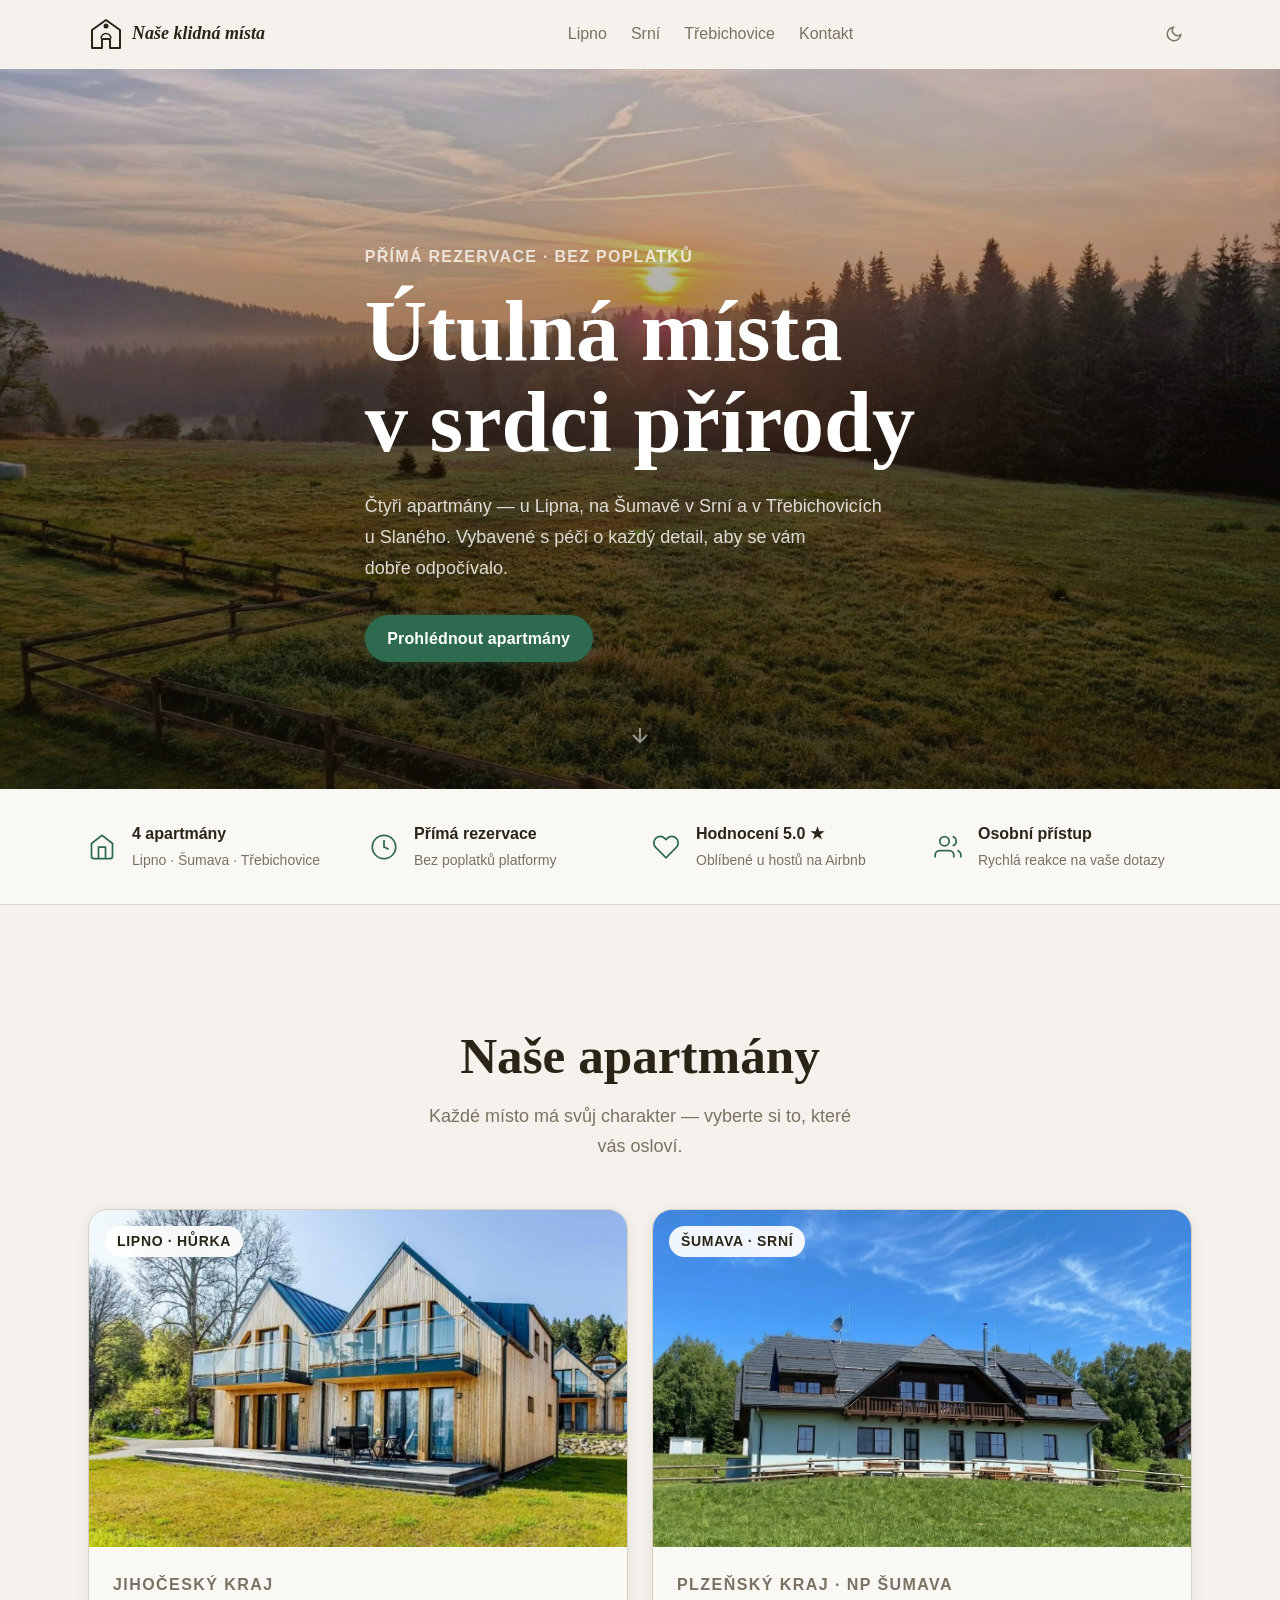
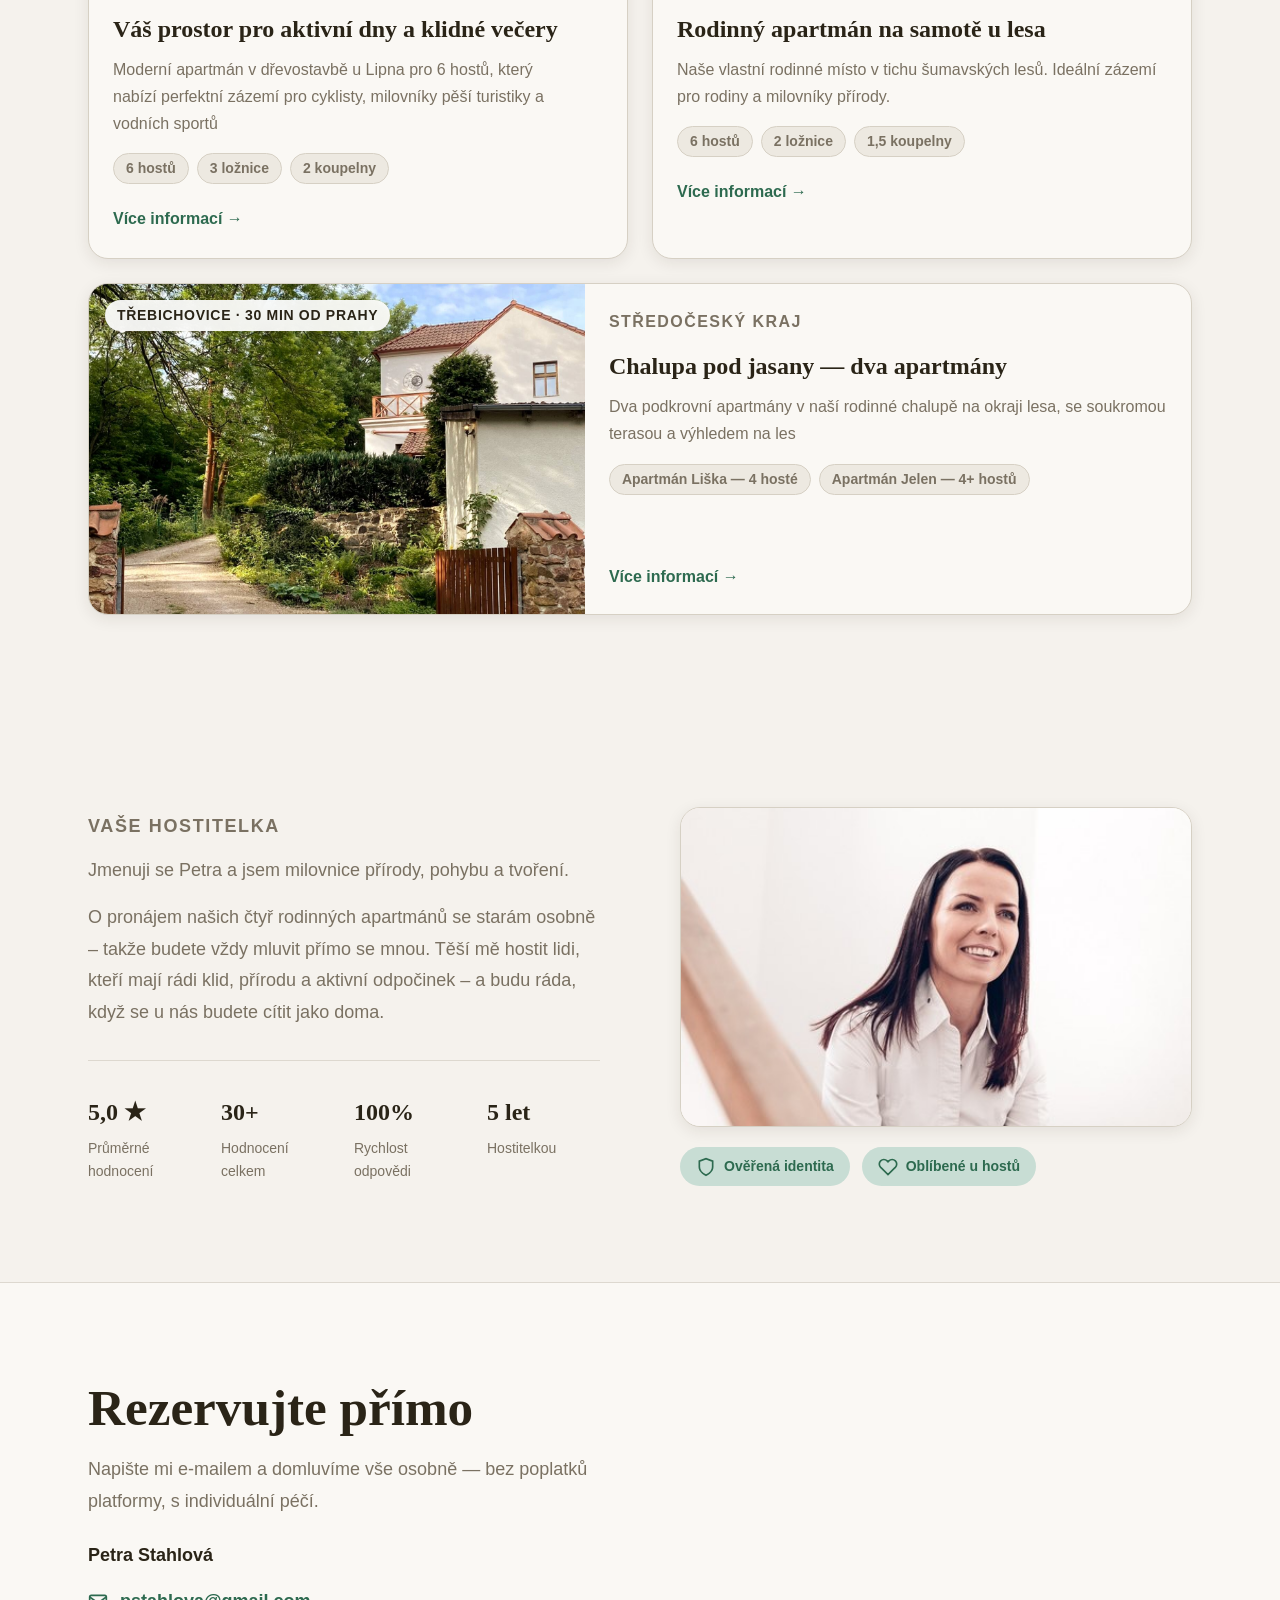
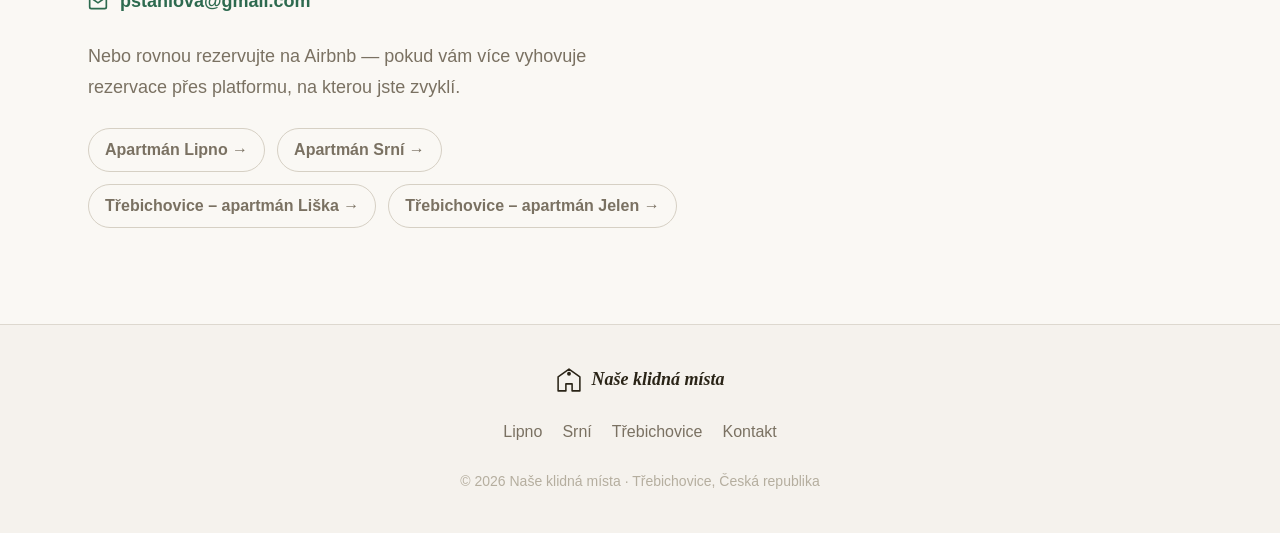
==== index.html @ 8abaeeec "Oprava mapy" ====
<!DOCTYPE html>
<html lang="cs" data-theme="light">
<head>
  <meta charset="UTF-8" />
  <meta name="viewport" content="width=device-width, initial-scale=1.0" />
  <title>Naše klidná místa</title>
  <meta name="description" content="Čtyři útulné apartmány v srdci české přírody — Lipno, Šumava a Třebichovice. Přímá rezervace bez poplatků." />
  <meta property="og:title" content="Naše klidná místa" />
  <meta property="og:description" content="Útulné apartmány na Lipně, Šumavě a u Prahy. Přímá rezervace." />
  <meta property="og:image" content="images/hero_photo.jpg" />
  <link href="https://api.fontshare.com/v2/css?f[]=zodiak@400,500,700&f[]=satoshi@400,500,700&display=swap" rel="stylesheet" />
  <link rel="stylesheet" href="style.css" />
</head>
<body>

  <!-- HEADER -->
  <header class="header" id="header">
    <div class="header-inner">
      <a href="index.html" class="logo" aria-label="Domů">
        <svg width="36" height="36" viewBox="0 0 36 36" fill="none" aria-hidden="true">
          <path d="M18 4L4 14v18h10v-9h8v9h10V14L18 4z" stroke="currentColor" stroke-width="2" stroke-linejoin="round" fill="none"/>
          <circle cx="18" cy="10" r="2.5" fill="currentColor"/>
          <path d="M13 22.5c0-2.76 2.24-5 5-5s5 2.24 5 5" stroke="currentColor" stroke-width="1.5" fill="none"/>
        </svg>
        <span class="logo-text">Naše klidná místa</span>
      </a>
      <nav class="nav" aria-label="Hlavní navigace">
        <a href="lipno.html">Lipno</a>
        <a href="srni.html">Srní</a>
        <a href="trebichovice.html">Třebichovice</a>
        <a href="#kontakt">Kontakt</a>
      </nav>
      <div class="header-actions">
        <button class="theme-toggle" data-theme-toggle aria-label="Přepnout tmavý režim">
          <svg width="18" height="18" viewBox="0 0 24 24" fill="none" stroke="currentColor" stroke-width="2"><path d="M21 12.79A9 9 0 1 1 11.21 3 7 7 0 0 0 21 12.79z"/></svg>
        </button>
        <button class="nav-toggle" id="navToggle" aria-label="Otevřít menu">
          <span></span><span></span><span></span>
        </button>
      </div>
    </div>
  </header>

  <!-- HERO -->
  <section class="hero">
    <div class="hero-image">
      <img src="images/hero_photo.jpg" alt="Ranní východ slunce nad šumavskou loukou s mlhou a lesy" />
      <div class="hero-overlay"></div>
    </div>
    <div class="hero-content">
      <p class="hero-eyebrow">Přímá rezervace · bez poplatků</p>
      <h1 class="hero-heading">Útulná místa<br>v srdci přírody</h1>
      <p class="hero-sub">Čtyři apartmány — u Lipna, na Šumavě v Srní a v Třebichovicích u Slaného. Vybavené s péčí o každý detail, aby se vám dobře odpočívalo.</p>
      <a href="#apartmany" class="btn btn-primary">Prohlédnout apartmány</a>
    </div>
    <div class="hero-scroll-hint" aria-hidden="true">
      <svg width="24" height="24" viewBox="0 0 24 24" fill="none" stroke="currentColor" stroke-width="2"><path d="M12 5v14M5 12l7 7 7-7"/></svg>
    </div>
  </section>

  <!-- INTRO STRIP -->
  <section class="intro-strip">
    <div class="container">
      <div class="intro-items">
        <div class="intro-item">
          <svg width="28" height="28" viewBox="0 0 24 24" fill="none" stroke="currentColor" stroke-width="1.5"><path d="M3 9l9-7 9 7v11a2 2 0 01-2 2H5a2 2 0 01-2-2z"/><polyline points="9 22 9 12 15 12 15 22"/></svg>
          <div><strong>4 apartmány</strong><span>Lipno · Šumava · Třebichovice</span></div>
        </div>
        <div class="intro-item">
          <svg width="28" height="28" viewBox="0 0 24 24" fill="none" stroke="currentColor" stroke-width="1.5"><circle cx="12" cy="12" r="10"/><polyline points="12 6 12 12 16 14"/></svg>
          <div><strong>Přímá rezervace</strong><span>Bez poplatků platformy</span></div>
        </div>
        <div class="intro-item">
          <svg width="28" height="28" viewBox="0 0 24 24" fill="none" stroke="currentColor" stroke-width="1.5"><path d="M20.84 4.61a5.5 5.5 0 00-7.78 0L12 5.67l-1.06-1.06a5.5 5.5 0 00-7.78 7.78l1.06 1.06L12 21.23l7.78-7.78 1.06-1.06a5.5 5.5 0 000-7.78z"/></svg>
          <div><strong>Hodnocení 5.0 ★</strong><span>Oblíbené u hostů na Airbnb</span></div>
        </div>
        <div class="intro-item">
          <svg width="28" height="28" viewBox="0 0 24 24" fill="none" stroke="currentColor" stroke-width="1.5"><path d="M17 21v-2a4 4 0 00-4-4H5a4 4 0 00-4 4v2"/><circle cx="9" cy="7" r="4"/><path d="M23 21v-2a4 4 0 00-3-3.87"/><path d="M16 3.13a4 4 0 010 7.75"/></svg>
          <div><strong>Osobní přístup</strong><span>Rychlá reakce na vaše dotazy</span></div>
        </div>
      </div>
    </div>
  </section>

  <!-- APARTMENTS OVERVIEW -->
  <section id="apartmany" class="overview-section">
    <div class="container">
      <div class="section-header">
        <h2>Naše apartmány</h2>
        <p>Každé místo má svůj charakter — vyberte si to, které vás osloví.</p>
      </div>
      <div class="overview-grid">

        <!-- LIPNO -->
        <a href="lipno.html" class="overview-card">
          <div class="overview-card-image">
            <img src="images/lipno/lipno_01.jpg" alt="Apartmán pro cyklisty na Lipně" loading="lazy" />
            <div class="overview-card-region">Lipno · Hůrka</div>
          </div>
          <div class="overview-card-body">
            <p class="overview-card-area">Jihočeský kraj</p>
            <h3>Váš prostor pro aktivní dny a klidné večery</h3>
            <p>Moderní apartmán v dřevostavbě u Lipna pro 6 hostů, který nabízí perfektní zázemí pro cyklisty, milovníky pěší turistiky a vodních sportů</p>
            <div class="overview-card-meta">
              <span>6 hostů</span>
              <span>3 ložnice</span>
              <span>2 koupelny</span>
            </div>
            <span class="overview-card-link">Více informací →</span>
          </div>
        </a>

        <!-- SRNÍ -->
        <a href="srni.html" class="overview-card">
          <div class="overview-card-image">
            <img src="images/srni_home.jpg" alt="Rodinný apartmán na samotě u lesa – Srní" loading="lazy" />
            <div class="overview-card-region">Šumava · Srní</div>
          </div>
          <div class="overview-card-body">
            <p class="overview-card-area">Plzeňský kraj · NP Šumava</p>
            <h3>Rodinný apartmán na samotě u lesa</h3>
            <p>Naše vlastní rodinné místo v tichu šumavských lesů. Ideální zázemí pro rodiny a milovníky přírody.</p>
            <div class="overview-card-meta">
              <span>6 hostů</span>
              <span>2 ložnice</span>
              <span>1,5 koupelny</span>
            </div>
            <span class="overview-card-link">Více informací →</span>
          </div>
        </a>

        <!-- TŘEBICHOVICE -->
        <a href="trebichovice.html" class="overview-card overview-card-wide">
          <div class="overview-card-image">
            <img src="images/liska/liska_08.jpg" alt="Chalupa pod jasany – Třebichovice" loading="lazy" />
            <div class="overview-card-region">Třebichovice · 30 min od Prahy</div>
          </div>
          <div class="overview-card-body">
            <p class="overview-card-area">Středočeský kraj</p>
            <h3>Chalupa pod jasany — dva apartmány</h3>
            <p>Dva podkrovní apartmány v naší rodinné chalupě na okraji lesa, se soukromou terasou a výhledem na les</p>
            <div class="overview-card-meta">
              <span>Apartmán Liška — 4 hosté</span>
              <span>Apartmán Jelen — 4+ hostů</span>
            </div>
            <span class="overview-card-link">Více informací →</span>
          </div>
        </a>

      </div>
    </div>
  </section>

  <!-- HOST SECTION -->
  <section class="host-section">
    <div class="container">
      <div class="host-grid">
        <div class="host-text">
          <p class="apt-region">Vaše hostitelka</p>
          <p>Jmenuji se Petra a jsem milovnice přírody, pohybu a tvoření.</p>
          <p>O pronájem našich čtyř rodinných apartmánů se starám osobně – takže budete vždy mluvit přímo se mnou. Těší mě hostit lidi, kteří mají rádi klid, přírodu a aktivní odpočinek – a budu ráda, když se u nás budete cítit jako doma.</p>
          <div class="host-stats">
            <div class="host-stat"><strong>5,0 ★</strong><span>Průměrné hodnocení</span></div>
            <div class="host-stat"><strong>30+</strong><span>Hodnocení celkem</span></div>
            <div class="host-stat"><strong>100%</strong><span>Rychlost odpovědi</span></div>
            <div class="host-stat"><strong>5 let</strong><span>Hostitelkou</span></div>
          </div>
        </div>
        <div class="host-image-col">
          <div class="host-photo-card">
            <img src="images/petra.jpg" alt="Hostitelka" loading="lazy">
          </div>
          <div class="host-badges">
            <div class="host-badge">
              <svg width="20" height="20" viewBox="0 0 24 24" fill="none" stroke="currentColor" stroke-width="2"><path d="M12 22s8-4 8-10V5l-8-3-8 3v7c0 6 8 10 8 10z"/></svg>
              Ověřená identita
            </div>
            <div class="host-badge">
              <svg width="20" height="20" viewBox="0 0 24 24" fill="none" stroke="currentColor" stroke-width="2"><path d="M20.84 4.61a5.5 5.5 0 00-7.78 0L12 5.67l-1.06-1.06a5.5 5.5 0 00-7.78 7.78l1.06 1.06L12 21.23l7.78-7.78 1.06-1.06a5.5 5.5 0 000-7.78z"/></svg>
              Oblíbené u hostů
            </div>
          </div>
        </div>
      </div>
    </div>
  </section>

  <!-- KONTAKT -->
  <section id="kontakt" class="contact-section">
    <div class="container">
      <div class="contact-inner">
        <div class="contact-text">
          <h2>Rezervujte přímo</h2>
          <p>Napište mi e-mailem a domluvíme vše osobně — bez poplatků platformy, s individuální péčí.</p>
          <div class="contact-methods">
            <p style="font-weight:600; margin:0 0 4px; font-size: var(--text-base);">Petra Stahlová</p>
            <a href="mailto:pstahlova@gmail.com" class="contact-link">
              <svg width="20" height="20" viewBox="0 0 24 24" fill="none" stroke="currentColor" stroke-width="2"><path d="M4 4h16c1.1 0 2 .9 2 2v12c0 1.1-.9 2-2 2H4c-1.1 0-2-.9-2-2V6c0-1.1.9-2 2-2z"/><polyline points="22,6 12,13 2,6"/></svg>
              pstahlova@gmail.com
            </a>
          </div>
          <p class="contact-note">Nebo rovnou rezervujte na Airbnb — pokud vám více vyhovuje rezervace přes platformu, na kterou jste zvyklí.</p>
          <div class="airbnb-links">
            <a href="https://www.airbnb.cz/h/apartmanprocyklisty" target="_blank" rel="noopener" class="airbnb-link">Apartmán Lipno →</a>
            <a href="https://www.airbnb.cz/h/apartmanulesa" target="_blank" rel="noopener" class="airbnb-link">Apartmán Srní →</a>
            <a href="https://www.airbnb.cz/h/liska" target="_blank" rel="noopener" class="airbnb-link">Třebichovice – apartmán Liška →</a>
            <a href="https://www.airbnb.cz/h/jelen" target="_blank" rel="noopener" class="airbnb-link">Třebichovice – apartmán Jelen →</a>
          </div>
        </div>
        </div>
      </div>
    </div>
  </section>

  <!-- FOOTER -->
  <footer class="footer">
    <div class="container">
      <div class="footer-inner">
        <div class="footer-brand">
          <svg width="28" height="28" viewBox="0 0 36 36" fill="none"><path d="M18 4L4 14v18h10v-9h8v9h10V14L18 4z" stroke="currentColor" stroke-width="2" stroke-linejoin="round" fill="none"/><circle cx="18" cy="10" r="2.5" fill="currentColor"/></svg>
          <span>Naše klidná místa</span>
        </div>
        <div class="footer-links">
          <a href="lipno.html">Lipno</a>
          <a href="srni.html">Srní</a>
          <a href="trebichovice.html">Třebichovice</a>
          <a href="#kontakt">Kontakt</a>
        </div>
        <p class="footer-copy">© 2026 Naše klidná místa · Třebichovice, Česká republika</p>
      </div>
    </div>
  </footer>

  <script src="script.js"></script>
<script data-pplx-inline-edit>
(function(){
  if(window===window.top)return;
  function inlineAll(orig,clone){
    if(orig.nodeType!==1)return;
    try{
      var cs=getComputedStyle(orig);
      var t='';
      for(var i=0;i<cs.length;i++){t+=cs[i]+':'+cs.getPropertyValue(cs[i])+';';}
      clone.style.cssText=t;
    }catch(e){}
    var oc=orig.children,cc=clone.children;
    for(var j=0;j<oc.length&&j<cc.length;j++){inlineAll(oc[j],cc[j]);}
  }
  function stripExternal(clone){
    var imgs=clone.querySelectorAll('img');
    for(var i=0;i<imgs.length;i++){
      var s=imgs[i].getAttribute('src');
      if(s&&!s.startsWith('data:'))imgs[i].removeAttribute('src');
    }
    var all=clone.querySelectorAll('*');
    for(var i=0;i<all.length;i++){
      var st=all[i].style.cssText;
      if(st&&st.indexOf('url(')>=0){
        all[i].style.cssText=st.replace(/url\(["']?(?!data:)[^)"']*["']?\)/gi,'none');
      }
    }
  }
  window.addEventListener('message',function(e){
    if(!e.data||e.data.type!=='INLINE_EDIT_CAPTURE_REQUEST')return;
    var scrollX=window.scrollX||window.pageXOffset||0;
    var scrollY=window.scrollY||window.pageYOffset||0;
    var w=window.innerWidth,h=window.innerHeight;
    try{
      var clone=document.documentElement.cloneNode(true);
      var rm=clone.querySelectorAll('script,link[rel="stylesheet"],style');
      for(var i=0;i<rm.length;i++){rm[i].remove();}
      inlineAll(document.documentElement,clone);
      stripExternal(clone);
      var html=new XMLSerializer().serializeToString(clone);
      var svg='<svg xmlns="http://www.w3.org/2000/svg" width="'+w+'" height="'+h+'">'
        +'<foreignObject width="100%" height="100%">'
        +'<div xmlns="http://www.w3.org/1999/xhtml" style="width:'+w+'px;height:'+h+'px;overflow:hidden">'
        +'<div style="transform:translate(-'+scrollX+'px,-'+scrollY+'px);transform-origin:top left">'
        +html+'</div></div></foreignObject></svg>';
      var svgUrl='data:image/svg+xml;charset=utf-8,'+encodeURIComponent(svg);
      var img=new Image();
      img.onload=function(){
        var c=document.createElement('canvas');c.width=w;c.height=h;
        c.getContext('2d').drawImage(img,0,0);
        window.parent.postMessage({type:'INLINE_EDIT_SCREENSHOT_RESULT',dataUrl:c.toDataURL('image/png'),scrollX:scrollX,scrollY:scrollY},'*');
      };
      img.onerror=function(){
        window.parent.postMessage({type:'INLINE_EDIT_SCREENSHOT_RESULT',dataUrl:null,scrollX:scrollX,scrollY:scrollY},'*');
      };
      img.src=svgUrl;
    }catch(err){
      window.parent.postMessage({type:'INLINE_EDIT_SCREENSHOT_RESULT',dataUrl:null,scrollX:scrollX,scrollY:scrollY},'*');
    }
  });
})();
</script></body>
</html>
---- style.css ----
/* =============================================
   PETRA'S PLACES — Style
   Palette: forest greens, warm cream, earthy wood
   Fonts: Zodiak (display) + Satoshi (body)
   ============================================= */

:root,
[data-theme='light'] {
  --color-bg: #f5f2ed;
  --color-surface: #faf8f4;
  --color-surface-2: #ffffff;
  --color-surface-offset: #ede9e1;
  --color-border: #d6d0c4;
  --color-divider: #ddd8cf;

  --color-text: #2a2417;
  --color-text-muted: #7a7162;
  --color-text-faint: #b5ae9f;
  --color-text-inverse: #faf8f4;

  /* Forest green as primary */
  --color-primary: #2d6a4f;
  --color-primary-hover: #1b4d38;
  --color-primary-active: #12382a;
  --color-primary-highlight: #c8ddd4;

  /* Earthy warm accent */
  --color-accent: #8b5e3c;
  --color-accent-hover: #6e4a2e;

  --radius-sm: 0.375rem;
  --radius-md: 0.5rem;
  --radius-lg: 0.875rem;
  --radius-xl: 1.25rem;
  --radius-full: 9999px;

  --shadow-sm: 0 1px 3px rgba(42,36,23,0.07);
  --shadow-md: 0 4px 16px rgba(42,36,23,0.09);
  --shadow-lg: 0 12px 40px rgba(42,36,23,0.13);

  --transition-fast: 150ms cubic-bezier(0.16,1,0.3,1);
  --transition-med: 220ms cubic-bezier(0.16,1,0.3,1);

  --content-narrow: 640px;
  --content-default: 960px;
  --content-wide: 1200px;

  --font-display: 'Zodiak', 'Georgia', serif;
  --font-body: 'Satoshi', 'Inter', sans-serif;

  --text-xs: clamp(0.75rem, 0.7rem + 0.25vw, 0.875rem);
  --text-sm: clamp(0.875rem, 0.8rem + 0.35vw, 1rem);
  --text-base: clamp(1rem, 0.95rem + 0.25vw, 1.125rem);
  --text-lg: clamp(1.125rem, 1rem + 0.75vw, 1.5rem);
  --text-xl: clamp(1.5rem, 1.2rem + 1.25vw, 2.25rem);
  --text-2xl: clamp(2rem, 1.2rem + 2.5vw, 3.5rem);
  --text-hero: clamp(2.75rem, 1rem + 5.5vw, 5.5rem);

  --space-1: 0.25rem;
  --space-2: 0.5rem;
  --space-3: 0.75rem;
  --space-4: 1rem;
  --space-5: 1.25rem;
  --space-6: 1.5rem;
  --space-8: 2rem;
  --space-10: 2.5rem;
  --space-12: 3rem;
  --space-16: 4rem;
  --space-20: 5rem;
  --space-24: 6rem;
}

[data-theme='dark'] {
  --color-bg: #17150f;
  --color-surface: #1e1b14;
  --color-surface-2: #232018;
  --color-surface-offset: #1a1810;
  --color-border: #33301f;
  --color-divider: #2a2718;
  --color-text: #e8e3d8;
  --color-text-muted: #8a8370;
  --color-text-faint: #5a5445;
  --color-text-inverse: #17150f;
  --color-primary: #52a882;
  --color-primary-hover: #3a8e68;
  --color-primary-active: #2a6e50;
  --color-primary-highlight: #1e3028;
  --color-accent: #c4855a;
  --color-accent-hover: #a36843;
  --shadow-sm: 0 1px 3px rgba(0,0,0,0.25);
  --shadow-md: 0 4px 16px rgba(0,0,0,0.35);
  --shadow-lg: 0 12px 40px rgba(0,0,0,0.45);
}

@media (prefers-color-scheme: dark) {
  :root:not([data-theme]) {
    --color-bg: #17150f;
    --color-surface: #1e1b14;
    --color-surface-2: #232018;
    --color-surface-offset: #1a1810;
    --color-border: #33301f;
    --color-divider: #2a2718;
    --color-text: #e8e3d8;
    --color-text-muted: #8a8370;
    --color-text-faint: #5a5445;
    --color-text-inverse: #17150f;
    --color-primary: #52a882;
    --color-primary-hover: #3a8e68;
    --color-primary-active: #2a6e50;
    --color-primary-highlight: #1e3028;
    --color-accent: #c4855a;
    --color-accent-hover: #a36843;
    --shadow-sm: 0 1px 3px rgba(0,0,0,0.25);
    --shadow-md: 0 4px 16px rgba(0,0,0,0.35);
    --shadow-lg: 0 12px 40px rgba(0,0,0,0.45);
  }
}

/* ---- BASE RESET ---- */
*,*::before,*::after { box-sizing: border-box; margin: 0; padding: 0; }
html {
  -webkit-text-size-adjust: none;
  text-size-adjust: none;
  -webkit-font-smoothing: antialiased;
  -moz-osx-font-smoothing: grayscale;
  scroll-behavior: smooth;
  scroll-padding-top: 80px;
}
body {
  min-height: 100dvh;
  font-family: var(--font-body);
  font-size: var(--text-base);
  color: var(--color-text);
  background: var(--color-bg);
  line-height: 1.65;
}
img, picture, video { display: block; max-width: 100%; height: auto; }
h1,h2,h3,h4,h5,h6 { text-wrap: balance; line-height: 1.15; font-family: var(--font-display); }
p,li { text-wrap: pretty; max-width: 72ch; }
a { color: inherit; text-decoration: none; }
button { cursor: pointer; background: none; border: none; font: inherit; color: inherit; }
::selection { background: color-mix(in oklab, var(--color-primary) 25%, transparent); color: var(--color-text); }
:focus-visible { outline: 2px solid var(--color-primary); outline-offset: 3px; border-radius: var(--radius-sm); }
@media (prefers-reduced-motion: reduce) {
  *,*::before,*::after { animation-duration: 0.01ms !important; transition-duration: 0.01ms !important; scroll-behavior: auto !important; }
}

/* ---- UTILITIES ---- */
.container {
  width: 100%;
  max-width: var(--content-wide);
  margin-inline: auto;
  padding-inline: clamp(var(--space-5), 5vw, var(--space-12));
}

/* ---- BUTTONS ---- */
.btn {
  display: inline-flex;
  align-items: center;
  gap: var(--space-2);
  padding: 0.65rem 1.4rem;
  border-radius: var(--radius-full);
  font-family: var(--font-body);
  font-size: var(--text-sm);
  font-weight: 600;
  letter-spacing: 0.01em;
  transition: background var(--transition-fast), color var(--transition-fast), box-shadow var(--transition-fast), transform var(--transition-fast);
  white-space: nowrap;
}
.btn:hover { transform: translateY(-1px); }
.btn:active { transform: translateY(0); }
.btn-primary {
  background: var(--color-primary);
  color: #fff;
  box-shadow: 0 2px 8px color-mix(in oklab, var(--color-primary) 35%, transparent);
}
.btn-primary:hover { background: var(--color-primary-hover); box-shadow: 0 4px 14px color-mix(in oklab, var(--color-primary) 45%, transparent); }
.btn-outline {
  border: 1.5px solid var(--color-border);
  color: var(--color-text);
  background: transparent;
}
.btn-outline:hover { border-color: var(--color-primary); color: var(--color-primary); background: var(--color-primary-highlight); }

/* ---- HEADER ---- */
.header {
  position: sticky;
  top: 0;
  z-index: 100;
  background: color-mix(in oklab, var(--color-bg) 88%, transparent);
  backdrop-filter: blur(14px);
  -webkit-backdrop-filter: blur(14px);
  border-bottom: 1px solid transparent;
  transition: border-color var(--transition-med), box-shadow var(--transition-med), transform var(--transition-med);
}
.header.scrolled {
  border-bottom-color: var(--color-border);
  box-shadow: var(--shadow-sm);
}
.header.hidden { transform: translateY(-100%); }
.header-inner {
  display: flex;
  align-items: center;
  justify-content: space-between;
  gap: var(--space-6);
  max-width: var(--content-wide);
  margin-inline: auto;
  padding: var(--space-4) clamp(var(--space-5), 5vw, var(--space-12));
  height: 68px;
}
.logo {
  display: flex;
  align-items: center;
  gap: var(--space-2);
  font-family: var(--font-display);
  font-size: var(--text-base);
  font-weight: 700;
  color: var(--color-text);
  transition: color var(--transition-fast);
  flex-shrink: 0;
}
.logo:hover { color: var(--color-primary); }
.logo-text { font-style: italic; }
.nav {
  display: flex;
  align-items: center;
  gap: var(--space-6);
  flex: 1;
  justify-content: center;
}
.nav a {
  font-size: var(--text-sm);
  font-weight: 500;
  color: var(--color-text-muted);
  transition: color var(--transition-fast);
  position: relative;
}
.nav a::after {
  content: '';
  position: absolute;
  bottom: -2px;
  left: 0;
  width: 0;
  height: 1.5px;
  background: var(--color-primary);
  transition: width var(--transition-med);
  border-radius: 2px;
}
.nav a:hover { color: var(--color-text); }
.nav a:hover::after { width: 100%; }
.header-actions { display: flex; align-items: center; gap: var(--space-3); flex-shrink: 0; }
.theme-toggle {
  width: 36px; height: 36px;
  display: flex; align-items: center; justify-content: center;
  border-radius: var(--radius-full);
  color: var(--color-text-muted);
  transition: color var(--transition-fast), background var(--transition-fast);
}
.theme-toggle:hover { color: var(--color-text); background: var(--color-surface-offset); }
.nav-toggle {
  display: none;
  flex-direction: column;
  gap: 5px;
  width: 36px; height: 36px;
  align-items: center;
  justify-content: center;
  border-radius: var(--radius-md);
  transition: background var(--transition-fast);
}
.nav-toggle span {
  display: block;
  width: 20px; height: 2px;
  background: var(--color-text);
  border-radius: 2px;
  transition: transform var(--transition-med), opacity var(--transition-fast);
}
.nav-toggle:hover { background: var(--color-surface-offset); }
.nav-toggle.open span:nth-child(1) { transform: translateY(7px) rotate(45deg); }
.nav-toggle.open span:nth-child(2) { opacity: 0; }
.nav-toggle.open span:nth-child(3) { transform: translateY(-7px) rotate(-45deg); }

/* ---- HERO ---- */
.hero {
  position: relative;
  height: clamp(520px, 80vh, 850px);
  display: flex;
  align-items: center;
  overflow: hidden;
}
.hero-image {
  position: absolute;
  inset: 0;
}
.hero-image img {
  width: 100%; height: 100%;
  object-fit: cover;
  object-position: center 60%;
}
.hero-overlay {
  position: absolute;
  inset: 0;
  background: linear-gradient(to bottom,
    rgba(20,16,8,0.15) 0%,
    rgba(20,16,8,0.45) 50%,
    rgba(20,16,8,0.70) 100%);
}
.hero-content {
  position: relative;
  z-index: 2;
  max-width: var(--content-wide);
  margin-inline: auto;
  padding-inline: clamp(var(--space-5), 5vw, var(--space-12));
  padding-top: var(--space-12);
}
.hero-eyebrow {
  font-size: var(--text-sm);
  font-weight: 600;
  letter-spacing: 0.08em;
  text-transform: uppercase;
  color: rgba(255,255,255,0.75);
  margin-bottom: var(--space-4);
}
.hero-heading {
  font-family: var(--font-display);
  font-size: var(--text-hero);
  font-weight: 700;
  color: #fff;
  line-height: 1.05;
  margin-bottom: var(--space-6);
  max-width: 14ch;
}
.hero-sub {
  font-size: var(--text-base);
  color: rgba(255,255,255,0.82);
  max-width: 52ch;
  line-height: 1.7;
  margin-bottom: var(--space-8);
}
.hero-scroll-hint {
  position: absolute;
  bottom: var(--space-8);
  left: 50%;
  transform: translateX(-50%);
  color: rgba(255,255,255,0.5);
  animation: bounce 2.5s ease-in-out infinite;
}
@keyframes bounce {
  0%, 100% { transform: translateX(-50%) translateY(0); }
  50% { transform: translateX(-50%) translateY(6px); }
}

/* ---- INTRO STRIP ---- */
.intro-strip {
  background: var(--color-surface);
  border-bottom: 1px solid var(--color-divider);
  padding-block: var(--space-8);
}
.intro-items {
  display: grid;
  grid-template-columns: repeat(4, 1fr);
  gap: var(--space-6);
}
.intro-item {
  display: flex;
  align-items: center;
  gap: var(--space-4);
  color: var(--color-text-muted);
}
.intro-item svg { flex-shrink: 0; color: var(--color-primary); }
.intro-item div { display: flex; flex-direction: column; gap: 2px; }
.intro-item strong { font-size: var(--text-sm); font-weight: 700; color: var(--color-text); }
.intro-item span { font-size: var(--text-xs); }

/* ---- SECTION HEADER ---- */
.section-header {
  text-align: center;
  padding-top: clamp(var(--space-12), 8vw, var(--space-24));
  padding-bottom: var(--space-12);
}
.section-header h2 {
  font-size: var(--text-2xl);
  margin-bottom: var(--space-4);
  color: var(--color-text);
}
.section-header p {
  font-size: var(--text-base);
  color: var(--color-text-muted);
  max-width: 48ch;
  margin-inline: auto;
}

/* ---- APARTMENT SECTIONS ---- */
.apartment-section {
  padding-block: clamp(var(--space-12), 7vw, var(--space-20));
}
.apartment-section:nth-child(even) {
  background: var(--color-surface);
}
.apt-grid {
  display: grid;
  grid-template-columns: 1fr 1fr;
  gap: clamp(var(--space-8), 5vw, var(--space-16));
  align-items: center;
}
.apt-reversed .apt-grid {
  direction: rtl;
}
.apt-reversed .apt-grid > * {
  direction: ltr;
}
.apt-image-wrap {
  position: relative;
  border-radius: var(--radius-xl);
  overflow: hidden;
  box-shadow: var(--shadow-lg);
  aspect-ratio: 4/3;
}
.apt-image-wrap img {
  width: 100%; height: 100%;
  object-fit: cover;
  transition: transform 0.6s cubic-bezier(0.16,1,0.3,1);
}
.apt-image-wrap:hover img { transform: scale(1.03); }
.apt-badge {
  position: absolute;
  top: var(--space-4);
  left: var(--space-4);
  background: rgba(255,255,255,0.92);
  color: var(--color-text);
  font-size: var(--text-xs);
  font-weight: 700;
  letter-spacing: 0.05em;
  text-transform: uppercase;
  padding: var(--space-1) var(--space-3);
  border-radius: var(--radius-full);
  backdrop-filter: blur(8px);
}
[data-theme='dark'] .apt-badge { background: rgba(30,27,20,0.88); color: var(--color-text); }
.apt-region {
  font-size: var(--text-xs);
  font-weight: 700;
  letter-spacing: 0.09em;
  text-transform: uppercase;
  color: var(--color-primary);
  margin-bottom: var(--space-3);
}
.apt-title {
  font-family: var(--font-display);
  font-size: var(--text-xl);
  font-weight: 700;
  color: var(--color-text);
  margin-bottom: var(--space-5);
  line-height: 1.2;
}
.apt-desc {
  font-size: var(--text-base);
  color: var(--color-text-muted);
  line-height: 1.75;
  margin-bottom: var(--space-6);
}
.apt-highlights {
  display: flex;
  flex-wrap: wrap;
  gap: var(--space-3);
  margin-bottom: var(--space-5);
}
.apt-highlight {
  display: flex;
  align-items: center;
  gap: var(--space-2);
  font-size: var(--text-xs);
  font-weight: 600;
  color: var(--color-text-muted);
  background: var(--color-surface-offset);
  padding: var(--space-1) var(--space-3);
  border-radius: var(--radius-full);
}
.apt-highlight svg { color: var(--color-primary); flex-shrink: 0; }
.apt-amenities {
  display: flex;
  flex-wrap: wrap;
  gap: var(--space-2);
  margin-bottom: var(--space-7);
}
.apt-amenities span {
  font-size: var(--text-xs);
  color: var(--color-text-muted);
  background: var(--color-surface-offset);
  border: 1px solid var(--color-border);
  padding: 3px var(--space-3);
  border-radius: var(--radius-full);
}
.apt-actions {
  display: flex;
  flex-wrap: wrap;
  gap: var(--space-3);
}

/* ---- TŘEBICHOVICE SECTION ---- */
.apt-treb {
  background: var(--color-surface-offset) !important;
}
.treb-header {
  display: flex;
  align-items: flex-end;
  justify-content: space-between;
  gap: var(--space-8);
  margin-bottom: var(--space-12);
}
.apt-title-large {
  font-family: var(--font-display);
  font-size: var(--text-2xl);
  font-weight: 700;
  color: var(--color-text);
  margin-bottom: var(--space-5);
  line-height: 1.15;
}
.apt-desc-wide {
  font-size: var(--text-base);
  color: var(--color-text-muted);
  max-width: 60ch;
  line-height: 1.75;
}
.treb-grid {
  display: grid;
  grid-template-columns: 1fr 1fr;
  gap: var(--space-8);
}
.treb-card {
  background: var(--color-surface);
  border-radius: var(--radius-xl);
  overflow: hidden;
  box-shadow: var(--shadow-md);
  transition: transform var(--transition-med), box-shadow var(--transition-med);
}
.treb-card:hover {
  transform: translateY(-4px);
  box-shadow: var(--shadow-lg);
}
.treb-image-wrap {
  position: relative;
  aspect-ratio: 16/9;
  overflow: hidden;
}
.treb-image-wrap img {
  width: 100%; height: 100%;
  object-fit: cover;
  transition: transform 0.6s cubic-bezier(0.16,1,0.3,1);
}
.treb-card:hover .treb-image-wrap img { transform: scale(1.04); }
.treb-image-jelen img { object-position: center 30%; }
.treb-apt-badge {
  position: absolute;
  top: var(--space-4);
  left: var(--space-4);
  background: var(--color-primary);
  color: #fff;
  font-size: var(--text-xs);
  font-weight: 700;
  letter-spacing: 0.05em;
  text-transform: uppercase;
  padding: var(--space-1) var(--space-3);
  border-radius: var(--radius-full);
}
.treb-badge-jelen { background: var(--color-accent); }
.treb-card-content {
  padding: var(--space-6);
}
.treb-stars {
  display: flex;
  align-items: center;
  gap: 3px;
  margin-bottom: var(--space-3);
  color: #d4a017;
}
.treb-stars span {
  font-size: var(--text-xs);
  color: var(--color-text-muted);
  margin-left: var(--space-2);
  font-weight: 600;
}
.treb-card-content h3 {
  font-family: var(--font-display);
  font-size: var(--text-lg);
  font-weight: 700;
  color: var(--color-text);
  margin-bottom: var(--space-3);
}
.treb-card-content p {
  font-size: var(--text-sm);
  color: var(--color-text-muted);
  line-height: 1.7;
  margin-bottom: var(--space-4);
}
.treb-meta {
  display: flex;
  flex-wrap: wrap;
  gap: var(--space-4);
  margin-bottom: var(--space-4);
}
.treb-meta span {
  display: flex;
  align-items: center;
  gap: var(--space-1);
  font-size: var(--text-xs);
  font-weight: 600;
  color: var(--color-text-muted);
}
.treb-meta svg { color: var(--color-primary); }
.treb-actions {
  display: flex;
  gap: var(--space-3);
  margin-top: var(--space-5);
}

/* ---- HOST SECTION ---- */
.host-section {
  padding-block: clamp(var(--space-16), 9vw, var(--space-24));
  background: var(--color-bg);
}
.host-grid {
  display: grid;
  grid-template-columns: 1fr 1fr;
  gap: clamp(var(--space-10), 7vw, var(--space-20));
  align-items: center;
}
.host-text .apt-region { margin-bottom: var(--space-3); }
.host-text h2 {
  font-family: var(--font-display);
  font-size: var(--text-2xl);
  font-weight: 700;
  color: var(--color-text);
  margin-bottom: var(--space-5);
}
.host-text p {
  font-size: var(--text-base);
  color: var(--color-text-muted);
  line-height: 1.75;
  margin-bottom: var(--space-4);
  max-width: 52ch;
}
.host-stats {
  display: grid;
  grid-template-columns: repeat(4, 1fr);
  gap: var(--space-5);
  margin-top: var(--space-8);
  padding-top: var(--space-8);
  border-top: 1px solid var(--color-divider);
}
.host-stat {
  display: flex;
  flex-direction: column;
  gap: var(--space-1);
}
.host-stat strong {
  font-family: var(--font-display);
  font-size: var(--text-lg);
  font-weight: 700;
  color: var(--color-text);
}
.host-stat span {
  font-size: var(--text-xs);
  color: var(--color-text-muted);
}
.host-image-col {
  display: flex;
  flex-direction: column;
  gap: var(--space-5);
}
.host-photo-card {
  border-radius: var(--radius-xl);
  overflow: hidden;
  box-shadow: var(--shadow-md);
  aspect-ratio: 3 / 4;
  max-height: 320px;
  background: var(--color-surface);
  border: 1px solid var(--color-border);
}
.host-photo-card img {
  width: 100%;
  height: 100%;
  object-fit: cover;
  object-position: center 25%;
  display: block;
}
.host-photo-placeholder {
  width: 100%;
  height: 100%;
  display: flex;
  flex-direction: column;
  align-items: center;
  justify-content: center;
  gap: var(--space-3);
  color: var(--color-text-muted);
  font-size: var(--text-sm);
  min-height: 320px;
}
.host-photo-placeholder p {
  margin: 0;
  font-style: italic;
}
.host-badges {
  display: flex;
  gap: var(--space-3);
}
.host-badge {
  display: flex;
  align-items: center;
  gap: var(--space-2);
  font-size: var(--text-xs);
  font-weight: 600;
  color: var(--color-primary);
  background: var(--color-primary-highlight);
  padding: var(--space-2) var(--space-4);
  border-radius: var(--radius-full);
}

/* ---- CONTACT SECTION ---- */
.contact-section {
  padding-block: clamp(var(--space-16), 9vw, var(--space-24));
  background: var(--color-surface);
  border-top: 1px solid var(--color-divider);
}
.contact-inner {
  display: flex;
  flex-direction: column;
  align-items: flex-start;
  max-width: 620px;
}
.contact-text h2 {
  font-family: var(--font-display);
  font-size: var(--text-2xl);
  font-weight: 700;
  color: var(--color-text);
  margin-bottom: var(--space-4);
}
.contact-text > p {
  font-size: var(--text-base);
  color: var(--color-text-muted);
  line-height: 1.75;
  margin-bottom: var(--space-6);
  max-width: 52ch;
}
.contact-methods {
  display: flex;
  flex-direction: column;
  gap: var(--space-3);
  margin-bottom: var(--space-6);
}
.contact-link {
  display: flex;
  align-items: center;
  gap: var(--space-3);
  font-size: var(--text-base);
  font-weight: 600;
  color: var(--color-primary);
  transition: color var(--transition-fast);
}
.contact-link:hover { color: var(--color-primary-hover); }
.contact-link svg { flex-shrink: 0; }
.contact-note {
  font-size: var(--text-sm);
  color: var(--color-text-muted);
  margin-bottom: var(--space-4);
}
.airbnb-links {
  display: flex;
  flex-wrap: wrap;
  gap: var(--space-3);
}
.airbnb-link {
  font-size: var(--text-sm);
  font-weight: 600;
  color: var(--color-text-muted);
  border: 1.5px solid var(--color-border);
  padding: var(--space-2) var(--space-4);
  border-radius: var(--radius-full);
  transition: border-color var(--transition-fast), color var(--transition-fast), background var(--transition-fast);
}
.airbnb-link:hover { border-color: var(--color-primary); color: var(--color-primary); background: var(--color-primary-highlight); }
.contact-visual { display: flex; align-items: center; justify-content: center; }
.map-svg-wrap {
  width: 100%;
  background: var(--color-surface-offset);
  border: 1px solid var(--color-border);
  border-radius: var(--radius-xl);
  padding: var(--space-6);
  box-shadow: var(--shadow-sm);
}
.map-svg {
  width: 100%;
  height: auto;
  display: block;
}
.map-cr {
  fill: color-mix(in oklab, var(--color-primary) 12%, var(--color-surface-offset));
  stroke: var(--color-primary);
  stroke-width: 1.5;
  stroke-linejoin: round;
}
.map-pin-line {
  stroke: var(--color-text-muted);
  stroke-width: 1.5;
  stroke-linecap: round;
}
.map-pin-dot {
  stroke: white;
  stroke-width: 2;
}
.map-pin-lipno { fill: var(--color-primary); }
.map-pin-srni { fill: var(--color-accent); }
.map-pin-treb { fill: #5b7ea6; }
.map-pin-label {
  font-family: var(--font-body);
  font-size: 13px;
  font-weight: 600;
  fill: var(--color-text);
  letter-spacing: 0.01em;
}

/* ---- FOOTER ---- */
.footer {
  background: var(--color-bg);
  border-top: 1px solid var(--color-divider);
  padding-block: var(--space-10);
}
.footer-inner {
  display: flex;
  flex-direction: column;
  align-items: center;
  gap: var(--space-6);
  text-align: center;
}
.footer-brand {
  display: flex;
  align-items: center;
  gap: var(--space-2);
  font-family: var(--font-display);
  font-size: var(--text-base);
  font-weight: 700;
  font-style: italic;
  color: var(--color-text);
}
.footer-links {
  display: flex;
  flex-wrap: wrap;
  justify-content: center;
  gap: var(--space-5);
}
.footer-links a {
  font-size: var(--text-sm);
  color: var(--color-text-muted);
  transition: color var(--transition-fast);
}
.footer-links a:hover { color: var(--color-primary); }
.footer-copy {
  font-size: var(--text-xs);
  color: var(--color-text-faint);
  max-width: 100%;
}

/* ---- MOBILE NAV OVERLAY ---- */
@media (max-width: 768px) {
  .nav {
    position: fixed;
    top: 68px;
    left: 0;
    right: 0;
    background: var(--color-surface);
    border-bottom: 1px solid var(--color-border);
    flex-direction: column;
    align-items: flex-start;
    gap: 0;
    padding: var(--space-4) clamp(var(--space-5), 5vw, var(--space-12));
    transform: translateY(-110%);
    opacity: 0;
    pointer-events: none;
    transition: transform var(--transition-med), opacity var(--transition-med);
    z-index: 99;
    box-shadow: var(--shadow-md);
  }
  .nav.open {
    transform: translateY(0);
    opacity: 1;
    pointer-events: all;
  }
  .nav a {
    width: 100%;
    padding-block: var(--space-4);
    border-bottom: 1px solid var(--color-divider);
    font-size: var(--text-base);
  }
  .nav a:last-child { border-bottom: none; }
  .nav-toggle { display: flex; }

  /* Hero */
  .hero-heading { font-size: clamp(2.2rem, 10vw, 3.5rem); }
  .hero-sub { display: none; }

  /* Intro strip */
  .intro-items { grid-template-columns: 1fr 1fr; }

  /* Apt grid */
  .apt-grid { grid-template-columns: 1fr; }
  .apt-reversed .apt-grid { direction: ltr; }
  .apt-image-col { order: -1; }

  /* Treb */
  .treb-grid { grid-template-columns: 1fr; }
  .treb-header { flex-direction: column; align-items: flex-start; }

  /* Host + Contact */
  .host-grid { grid-template-columns: 1fr; }
  .host-stats { grid-template-columns: repeat(2, 1fr); }
  .contact-inner { grid-template-columns: 1fr; }
  .contact-visual { display: none; }
}

@media (max-width: 480px) {
  .intro-items { grid-template-columns: 1fr; }
  .treb-actions { flex-direction: column; }
  .apt-actions { flex-direction: column; }
  .host-stats { grid-template-columns: repeat(2, 1fr); }
}

/* ---- OVERVIEW CARDS (homepage) ---- */
.overview-section {
  padding-block: clamp(var(--space-4), 2vw, var(--space-8));
  padding-bottom: clamp(var(--space-16), 8vw, var(--space-24));
}
.overview-grid {
  display: grid;
  grid-template-columns: 1fr 1fr;
  gap: var(--space-6);
}
.overview-card {
  display: flex;
  flex-direction: column;
  background: var(--color-surface);
  border-radius: var(--radius-xl);
  overflow: hidden;
  box-shadow: var(--shadow-md);
  text-decoration: none;
  color: inherit;
  transition: transform var(--transition-med), box-shadow var(--transition-med);
  border: 1px solid var(--color-border);
}
.overview-card:hover {
  transform: translateY(-5px);
  box-shadow: var(--shadow-lg);
}
.overview-card-wide {
  grid-column: 1 / -1;
  flex-direction: row;
}
.overview-card-wide .overview-card-image {
  width: 45%;
  flex-shrink: 0;
  aspect-ratio: auto;
}
.overview-card-wide .overview-card-body {
  display: flex;
  flex-direction: column;
  justify-content: center;
}
.overview-card-image {
  position: relative;
  aspect-ratio: 16/10;
  overflow: hidden;
}
.overview-card-image img {
  width: 100%; height: 100%;
  object-fit: cover;
  transition: transform 0.6s cubic-bezier(0.16,1,0.3,1);
}
.overview-card:hover .overview-card-image img { transform: scale(1.04); }
.overview-card-region {
  position: absolute;
  top: var(--space-4);
  left: var(--space-4);
  background: rgba(255,255,255,0.92);
  color: var(--color-text);
  font-size: var(--text-xs);
  font-weight: 700;
  letter-spacing: 0.05em;
  text-transform: uppercase;
  padding: var(--space-1) var(--space-3);
  border-radius: var(--radius-full);
  backdrop-filter: blur(8px);
}
[data-theme='dark'] .overview-card-region { background: rgba(30,27,20,0.88); }
.overview-card-body {
  padding: var(--space-6);
}
.overview-card-area {
  font-size: var(--text-xs);
  font-weight: 700;
  letter-spacing: 0.09em;
  text-transform: uppercase;
  color: var(--color-primary);
  margin-bottom: var(--space-2);
}
.overview-card-body h3 {
  font-family: var(--font-display);
  font-size: var(--text-lg);
  font-weight: 700;
  color: var(--color-text);
  margin-bottom: var(--space-3);
  line-height: 1.25;
}
.overview-card-body p {
  font-size: var(--text-sm);
  color: var(--color-text-muted);
  line-height: 1.7;
  margin-bottom: var(--space-4);
}
.overview-card-meta {
  display: flex;
  flex-wrap: wrap;
  gap: var(--space-2);
  margin-bottom: var(--space-5);
}
.overview-card-meta span {
  font-size: var(--text-xs);
  font-weight: 600;
  color: var(--color-text-muted);
  background: var(--color-surface-offset);
  border: 1px solid var(--color-border);
  padding: 3px var(--space-3);
  border-radius: var(--radius-full);
}
.overview-card-link {
  font-size: var(--text-sm);
  font-weight: 700;
  color: var(--color-primary);
  margin-top: auto;
  transition: color var(--transition-fast);
}
.overview-card:hover .overview-card-link { color: var(--color-primary-hover); }

/* ---- DETAIL PAGE (podstránky) ---- */
.detail-hero {
  position: relative;
  height: clamp(380px, 55vh, 600px);
  overflow: hidden;
}
.detail-hero img {
  width: 100%; height: 100%;
  object-fit: cover;
  object-position: center 40%;
}
.detail-hero-overlay {
  position: absolute;
  inset: 0;
  background: linear-gradient(to bottom, rgba(20,16,8,0.1) 0%, rgba(20,16,8,0.55) 100%);
}
.detail-hero-content {
  position: absolute;
  bottom: 0;
  left: 0; right: 0;
  padding: var(--space-10) clamp(var(--space-5), 5vw, var(--space-12));
  max-width: var(--content-wide);
  margin-inline: auto;
}
.detail-hero-content .apt-region { color: rgba(255,255,255,0.8); margin-bottom: var(--space-2); }
.detail-hero-content h1 {
  font-family: var(--font-display);
  font-size: var(--text-2xl);
  font-weight: 700;
  color: #fff;
  line-height: 1.15;
  max-width: 20ch;
}
.detail-body {
  padding-block: clamp(var(--space-10), 6vw, var(--space-20));
}
.detail-grid {
  display: grid;
  grid-template-columns: 1fr 340px;
  gap: clamp(var(--space-8), 5vw, var(--space-16));
  align-items: start;
}
.detail-description {
  font-size: var(--text-base);
  color: var(--color-text-muted);
  line-height: 1.8;
  margin-bottom: var(--space-8);
}
.detail-description p { margin-bottom: var(--space-4); max-width: 66ch; }
.detail-section-title {
  font-family: var(--font-display);
  font-size: var(--text-lg);
  font-weight: 700;
  color: var(--color-text);
  margin-bottom: var(--space-5);
  margin-top: var(--space-8);
  padding-top: var(--space-8);
  border-top: 1px solid var(--color-divider);
}
.detail-section-title:first-of-type { margin-top: 0; padding-top: 0; border-top: none; }
.amenities-grid {
  display: grid;
  grid-template-columns: repeat(auto-fill, minmax(180px, 1fr));
  gap: var(--space-3);
  margin-bottom: var(--space-8);
}
.amenity-item {
  display: flex;
  align-items: center;
  gap: var(--space-2);
  font-size: var(--text-sm);
  color: var(--color-text-muted);
  padding: var(--space-2) var(--space-3);
  background: var(--color-surface-offset);
  border-radius: var(--radius-md);
}
.amenity-item svg { color: var(--color-primary); flex-shrink: 0; }

/* Sidebar */
.detail-sidebar {
  position: sticky;
  top: 88px;
}
.detail-sidebar-card {
  background: var(--color-surface);
  border: 1px solid var(--color-border);
  border-radius: var(--radius-xl);
  padding: var(--space-6);
  box-shadow: var(--shadow-md);
}
.detail-sidebar-card h3 {
  font-family: var(--font-display);
  font-size: var(--text-lg);
  font-weight: 700;
  color: var(--color-text);
  margin-bottom: var(--space-5);
}
.detail-sidebar-meta {
  display: flex;
  flex-direction: column;
  gap: var(--space-3);
  margin-bottom: var(--space-6);
  padding-bottom: var(--space-6);
  border-bottom: 1px solid var(--color-divider);
}
.detail-sidebar-meta-row {
  display: flex;
  justify-content: space-between;
  align-items: flex-start;
  gap: var(--space-4);
  font-size: var(--text-sm);
}
.detail-sidebar-meta-row span:first-child { color: var(--color-text-muted); flex-shrink: 0; }
.detail-sidebar-meta-row span:last-child { font-weight: 600; color: var(--color-text); text-align: right; }
.detail-sidebar-rules {
  font-size: var(--text-xs);
  color: var(--color-text-muted);
  margin-bottom: var(--space-6);
  line-height: 1.7;
}
.detail-sidebar-actions {
  display: flex;
  flex-direction: column;
  gap: var(--space-3);
}
.detail-sidebar-actions .btn { justify-content: center; }
.detail-rating {
  display: flex;
  align-items: center;
  gap: var(--space-2);
  margin-bottom: var(--space-6);
  padding-bottom: var(--space-6);
  border-bottom: 1px solid var(--color-divider);
}
.detail-rating-stars { display: flex; gap: 3px; color: #d4a017; }
.detail-rating-text { font-size: var(--text-sm); font-weight: 600; color: var(--color-text-muted); }
.detail-back {
  display: inline-flex;
  align-items: center;
  gap: var(--space-2);
  font-size: var(--text-sm);
  font-weight: 600;
  color: var(--color-text-muted);
  margin-bottom: var(--space-8);
  transition: color var(--transition-fast);
}
.detail-back:hover { color: var(--color-primary); }

/* Photo grid on detail page */
.detail-photo-grid {
  display: grid;
  grid-template-columns: 1fr 1fr;
  gap: var(--space-3);
  margin-bottom: var(--space-8);
}
.detail-photo-grid img {
  width: 100%; aspect-ratio: 4/3;
  object-fit: cover;
  border-radius: var(--radius-lg);
}

/* Two-apartment layout (Třebichovice) */
.treb-detail-grid {
  display: grid;
  grid-template-columns: 1fr 1fr;
  gap: var(--space-8);
  margin-bottom: var(--space-10);
}
.treb-detail-apt {
  background: var(--color-surface);
  border: 1px solid var(--color-border);
  border-radius: var(--radius-xl);
  overflow: hidden;
  box-shadow: var(--shadow-sm);
}
.treb-detail-apt-image { aspect-ratio: 16/9; overflow: hidden; }
.treb-detail-apt-image img { width: 100%; height: 100%; object-fit: cover; }
.treb-detail-apt-body { padding: var(--space-6); }
.treb-detail-apt-body h3 {
  font-family: var(--font-display);
  font-size: var(--text-lg);
  font-weight: 700;
  margin-bottom: var(--space-3);
}
.treb-detail-apt-body p {
  font-size: var(--text-sm);
  color: var(--color-text-muted);
  line-height: 1.7;
  margin-bottom: var(--space-4);
}

@media (max-width: 900px) {
  .detail-grid { grid-template-columns: 1fr; }
  .detail-sidebar { position: static; }
  .treb-detail-grid { grid-template-columns: 1fr; }
}
@media (max-width: 768px) {
  .overview-grid { grid-template-columns: 1fr; }
  .overview-card-wide { flex-direction: column; }
  .overview-card-wide .overview-card-image { width: 100%; aspect-ratio: 16/10; }
  .detail-photo-grid { grid-template-columns: 1fr; }
}
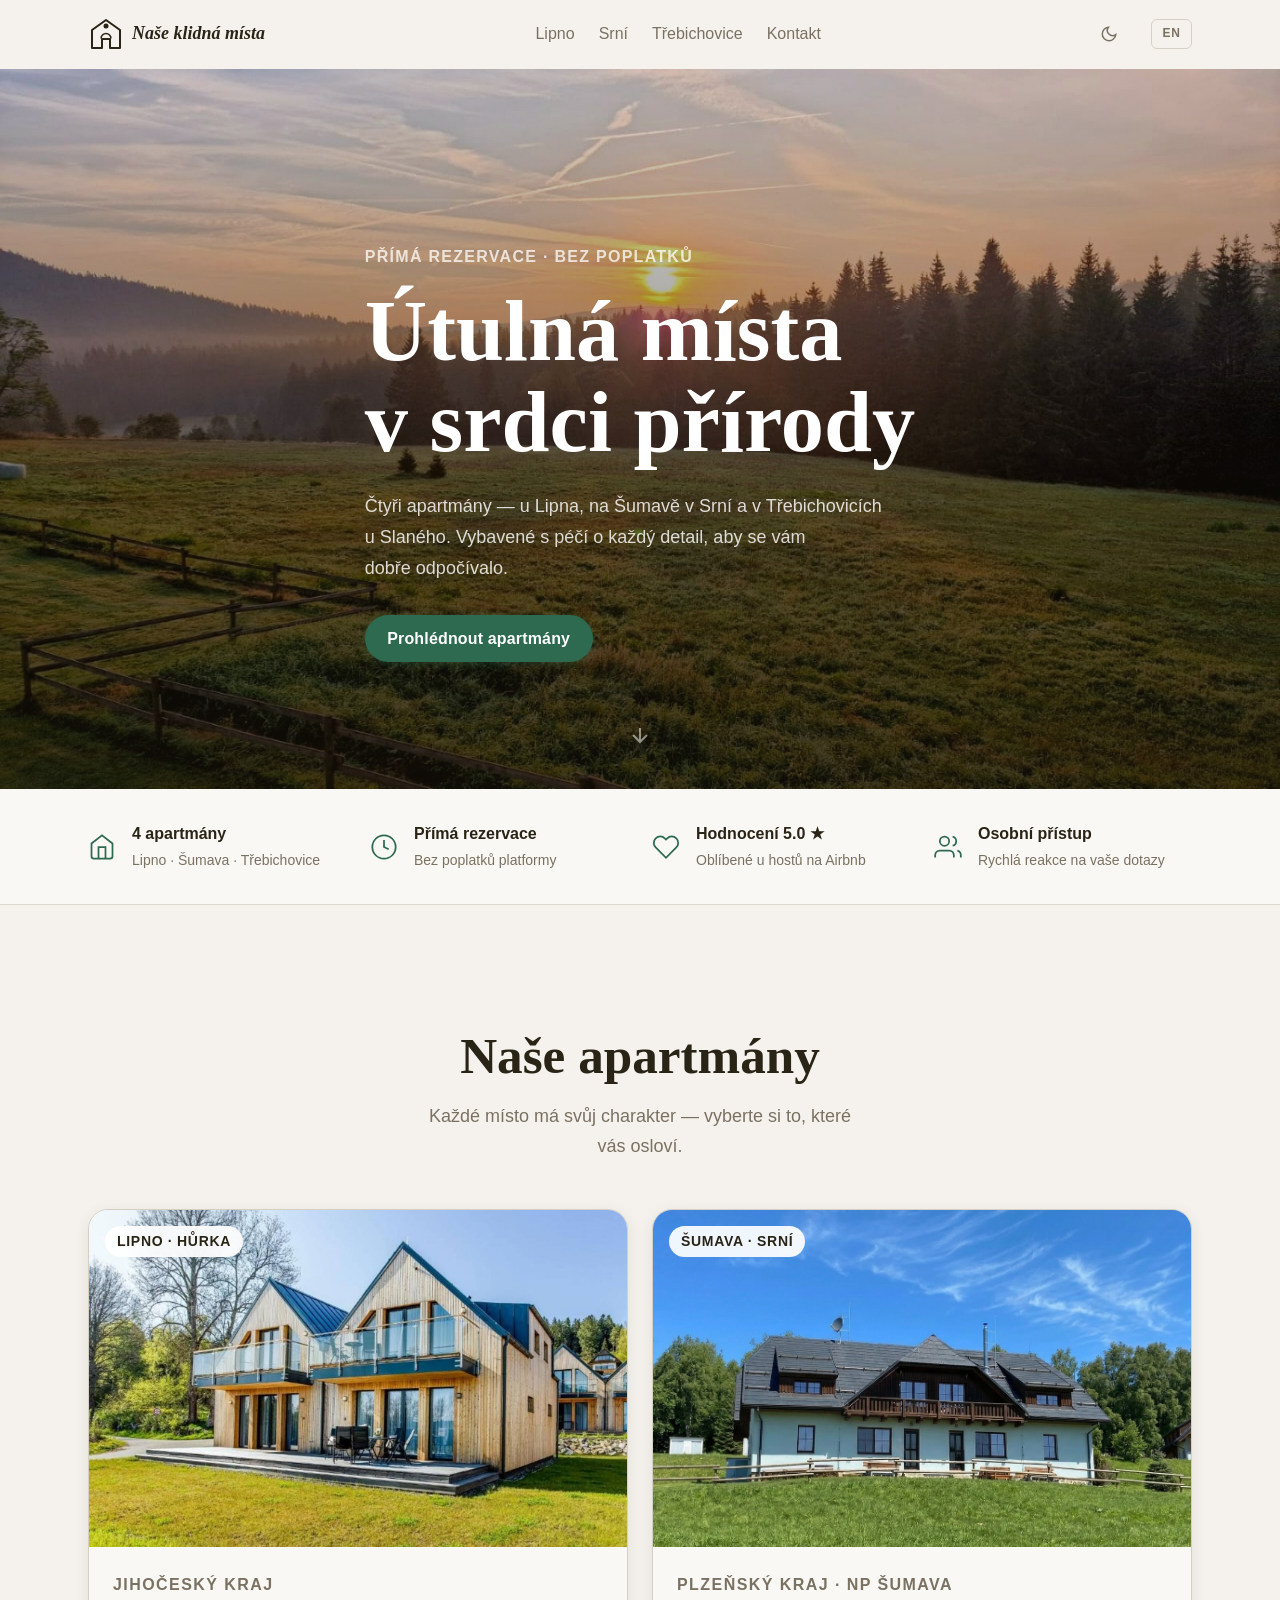
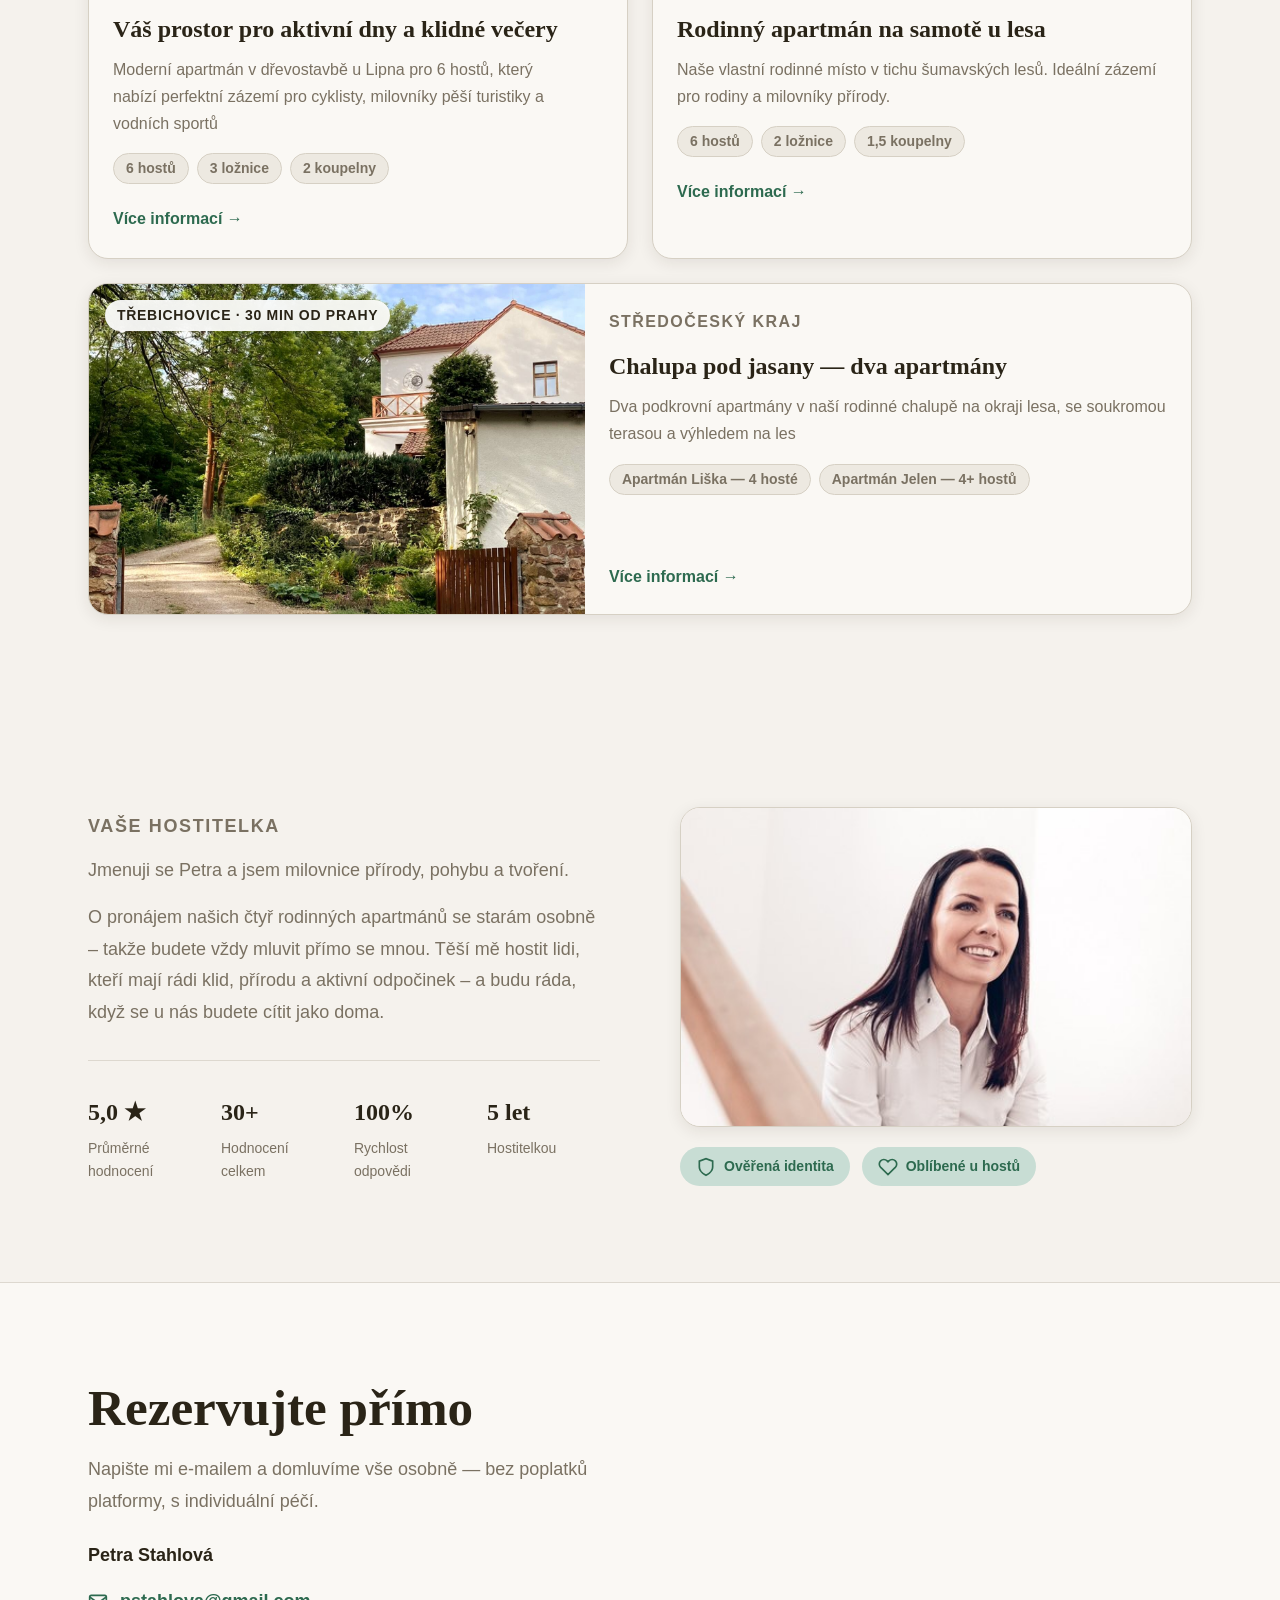
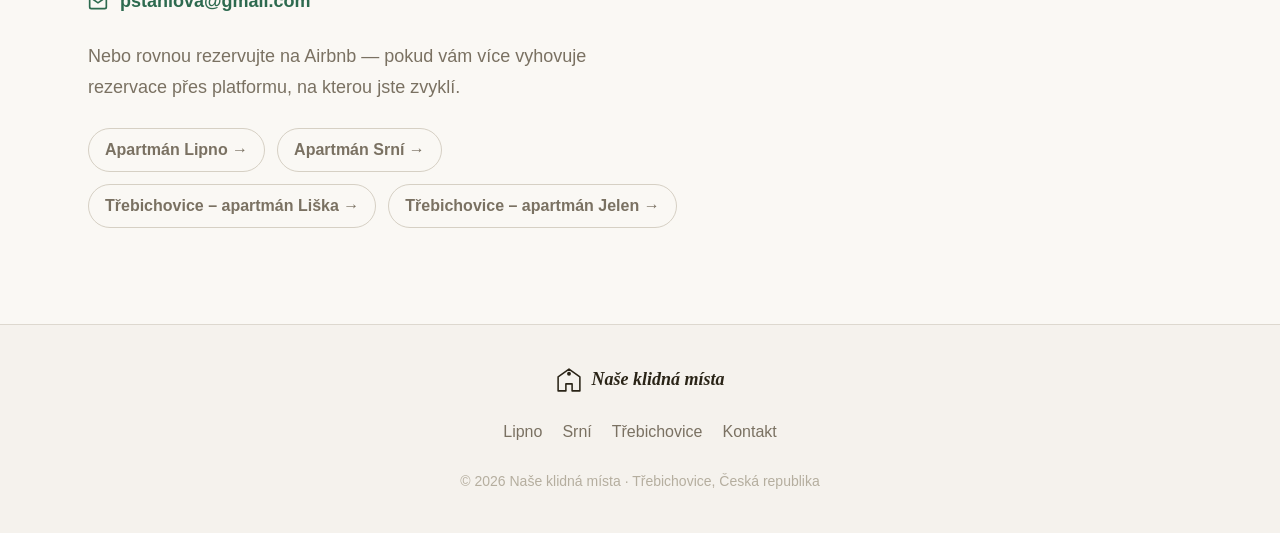
==== commit 89e7c81c: "Feature: CZ/EN language switcher with full translation" ====
--- a/index.html
+++ b/index.html
@@ -30,6 +30,7 @@
         <a href="trebichovice.html">Třebichovice</a>
         <a href="#kontakt">Kontakt</a>
       </nav>
+        <button id="lang-toggle" onclick="toggleLang()" aria-label="Switch language">EN</button>
       <div class="header-actions">
         <button class="theme-toggle" data-theme-toggle aria-label="Přepnout tmavý režim">
           <svg width="18" height="18" viewBox="0 0 24 24" fill="none" stroke="currentColor" stroke-width="2"><path d="M21 12.79A9 9 0 1 1 11.21 3 7 7 0 0 0 21 12.79z"/></svg>
@@ -232,66 +233,6 @@
   </footer>
 
   <script src="script.js"></script>
-<script data-pplx-inline-edit>
-(function(){
-  if(window===window.top)return;
-  function inlineAll(orig,clone){
-    if(orig.nodeType!==1)return;
-    try{
-      var cs=getComputedStyle(orig);
-      var t='';
-      for(var i=0;i<cs.length;i++){t+=cs[i]+':'+cs.getPropertyValue(cs[i])+';';}
-      clone.style.cssText=t;
-    }catch(e){}
-    var oc=orig.children,cc=clone.children;
-    for(var j=0;j<oc.length&&j<cc.length;j++){inlineAll(oc[j],cc[j]);}
-  }
-  function stripExternal(clone){
-    var imgs=clone.querySelectorAll('img');
-    for(var i=0;i<imgs.length;i++){
-      var s=imgs[i].getAttribute('src');
-      if(s&&!s.startsWith('data:'))imgs[i].removeAttribute('src');
-    }
-    var all=clone.querySelectorAll('*');
-    for(var i=0;i<all.length;i++){
-      var st=all[i].style.cssText;
-      if(st&&st.indexOf('url(')>=0){
-        all[i].style.cssText=st.replace(/url\(["']?(?!data:)[^)"']*["']?\)/gi,'none');
-      }
-    }
-  }
-  window.addEventListener('message',function(e){
-    if(!e.data||e.data.type!=='INLINE_EDIT_CAPTURE_REQUEST')return;
-    var scrollX=window.scrollX||window.pageXOffset||0;
-    var scrollY=window.scrollY||window.pageYOffset||0;
-    var w=window.innerWidth,h=window.innerHeight;
-    try{
-      var clone=document.documentElement.cloneNode(true);
-      var rm=clone.querySelectorAll('script,link[rel="stylesheet"],style');
-      for(var i=0;i<rm.length;i++){rm[i].remove();}
-      inlineAll(document.documentElement,clone);
-      stripExternal(clone);
-      var html=new XMLSerializer().serializeToString(clone);
-      var svg='<svg xmlns="http://www.w3.org/2000/svg" width="'+w+'" height="'+h+'">'
-        +'<foreignObject width="100%" height="100%">'
-        +'<div xmlns="http://www.w3.org/1999/xhtml" style="width:'+w+'px;height:'+h+'px;overflow:hidden">'
-        +'<div style="transform:translate(-'+scrollX+'px,-'+scrollY+'px);transform-origin:top left">'
-        +html+'</div></div></foreignObject></svg>';
-      var svgUrl='data:image/svg+xml;charset=utf-8,'+encodeURIComponent(svg);
-      var img=new Image();
-      img.onload=function(){
-        var c=document.createElement('canvas');c.width=w;c.height=h;
-        c.getContext('2d').drawImage(img,0,0);
-        window.parent.postMessage({type:'INLINE_EDIT_SCREENSHOT_RESULT',dataUrl:c.toDataURL('image/png'),scrollX:scrollX,scrollY:scrollY},'*');
-      };
-      img.onerror=function(){
-        window.parent.postMessage({type:'INLINE_EDIT_SCREENSHOT_RESULT',dataUrl:null,scrollX:scrollX,scrollY:scrollY},'*');
-      };
-      img.src=svgUrl;
-    }catch(err){
-      window.parent.postMessage({type:'INLINE_EDIT_SCREENSHOT_RESULT',dataUrl:null,scrollX:scrollX,scrollY:scrollY},'*');
-    }
-  });
-})();
-</script></body>
+  <script src="lang.js"></script>
+</body>
 </html>
--- a/style.css
+++ b/style.css
@@ -1240,3 +1240,34 @@
   .overview-card-wide .overview-card-image { width: 100%; aspect-ratio: 16/10; }
   .detail-photo-grid { grid-template-columns: 1fr; }
 }
+
+/* ── Language switcher ── */
+#lang-toggle {
+  background: transparent;
+  border: 1px solid var(--color-border);
+  border-radius: 6px;
+  padding: 4px 10px;
+  font-size: 12px;
+  font-weight: 700;
+  color: var(--color-text-muted);
+  cursor: pointer;
+  letter-spacing: 0.08em;
+  transition: border-color 0.2s, color 0.2s;
+  flex-shrink: 0;
+  order: 10;
+}
+#lang-toggle:hover {
+  border-color: var(--color-primary);
+  color: var(--color-primary);
+}
+
+/* Hide/show by language */
+[data-lang="cs"] [data-en]:not([data-cs]) { display: none !important; }
+[data-lang="en"] [data-cs] { display: none !important; }
+[data-lang="en"] [data-en] { display: block; }
+[data-lang="en"] span[data-en] { display: inline; }
+[data-lang="en"] a[data-en] { display: inline; }
+[data-lang="en"] button[data-en] { display: inline-block; }
+[data-lang="en"] li[data-en] { display: list-item; }
+[data-lang="en"] label[data-en] { display: block; }
+[data-lang="en"] option[data-en] { display: block; }
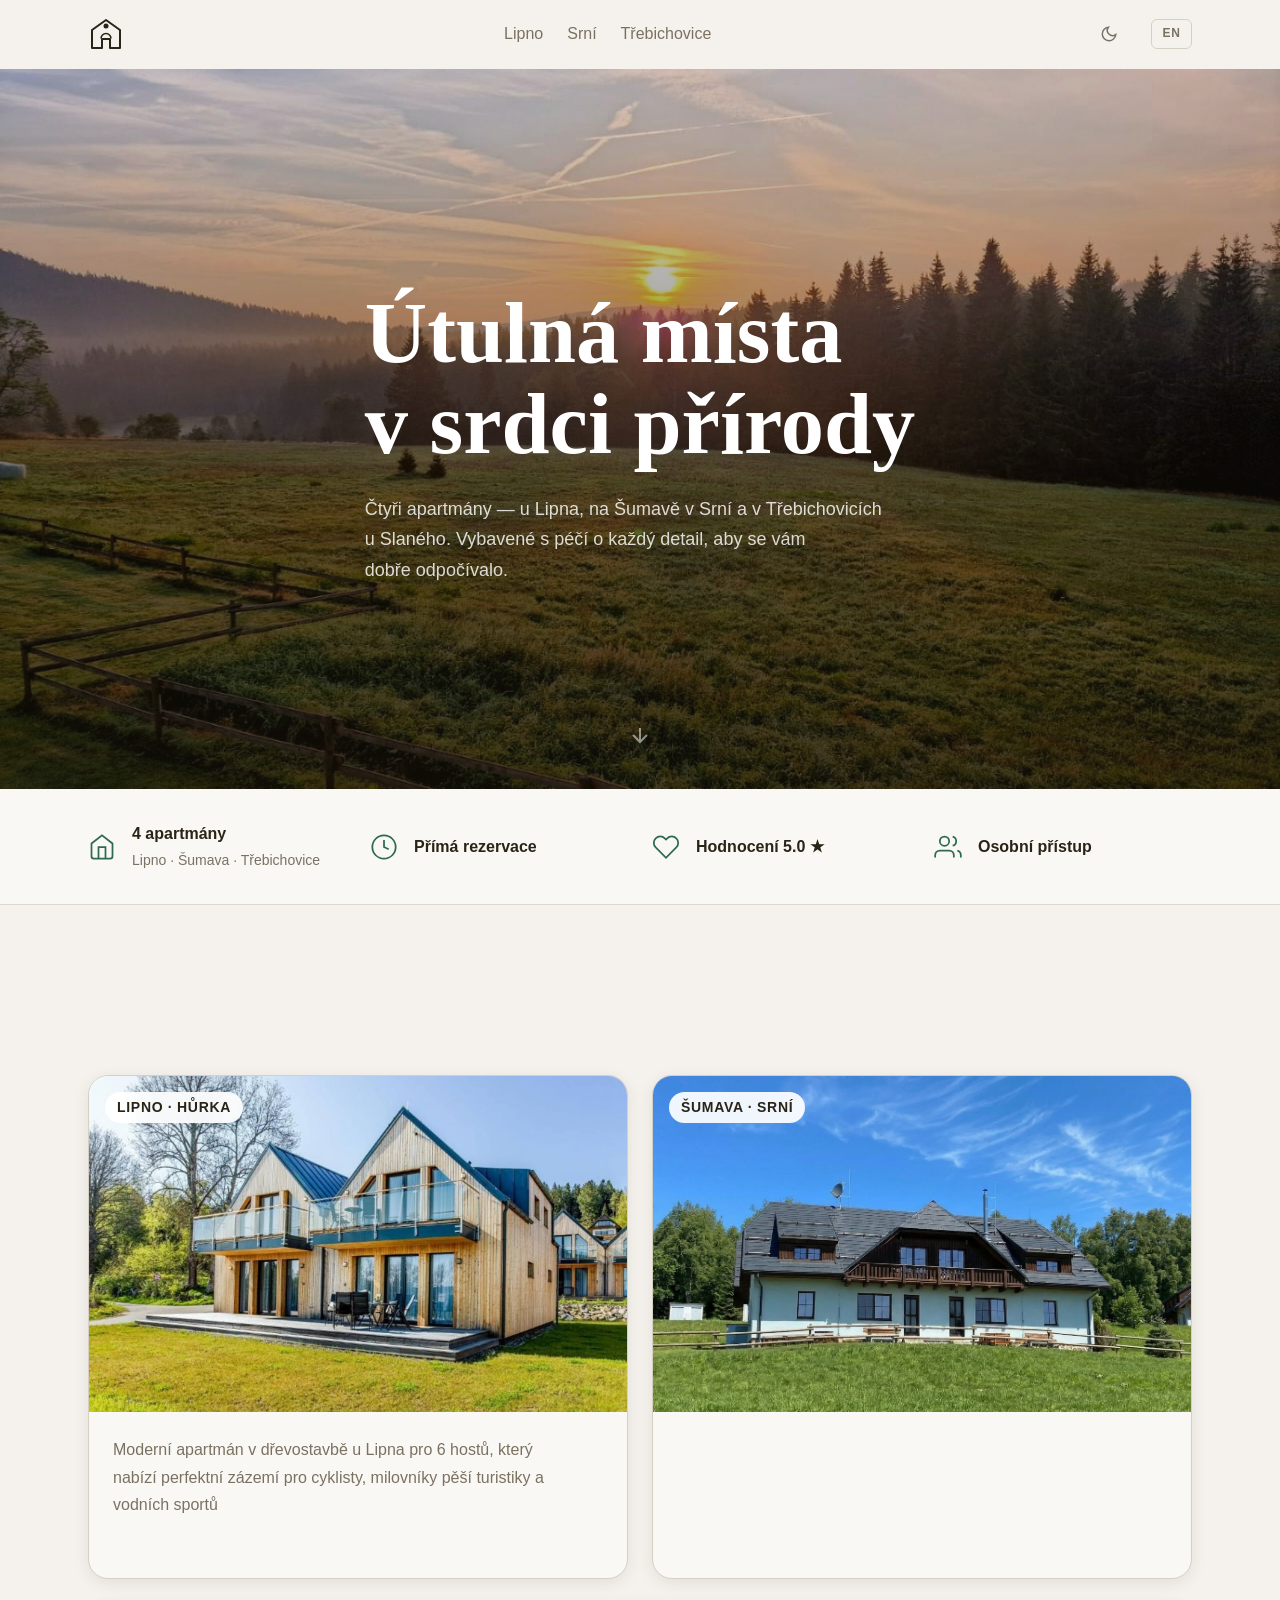
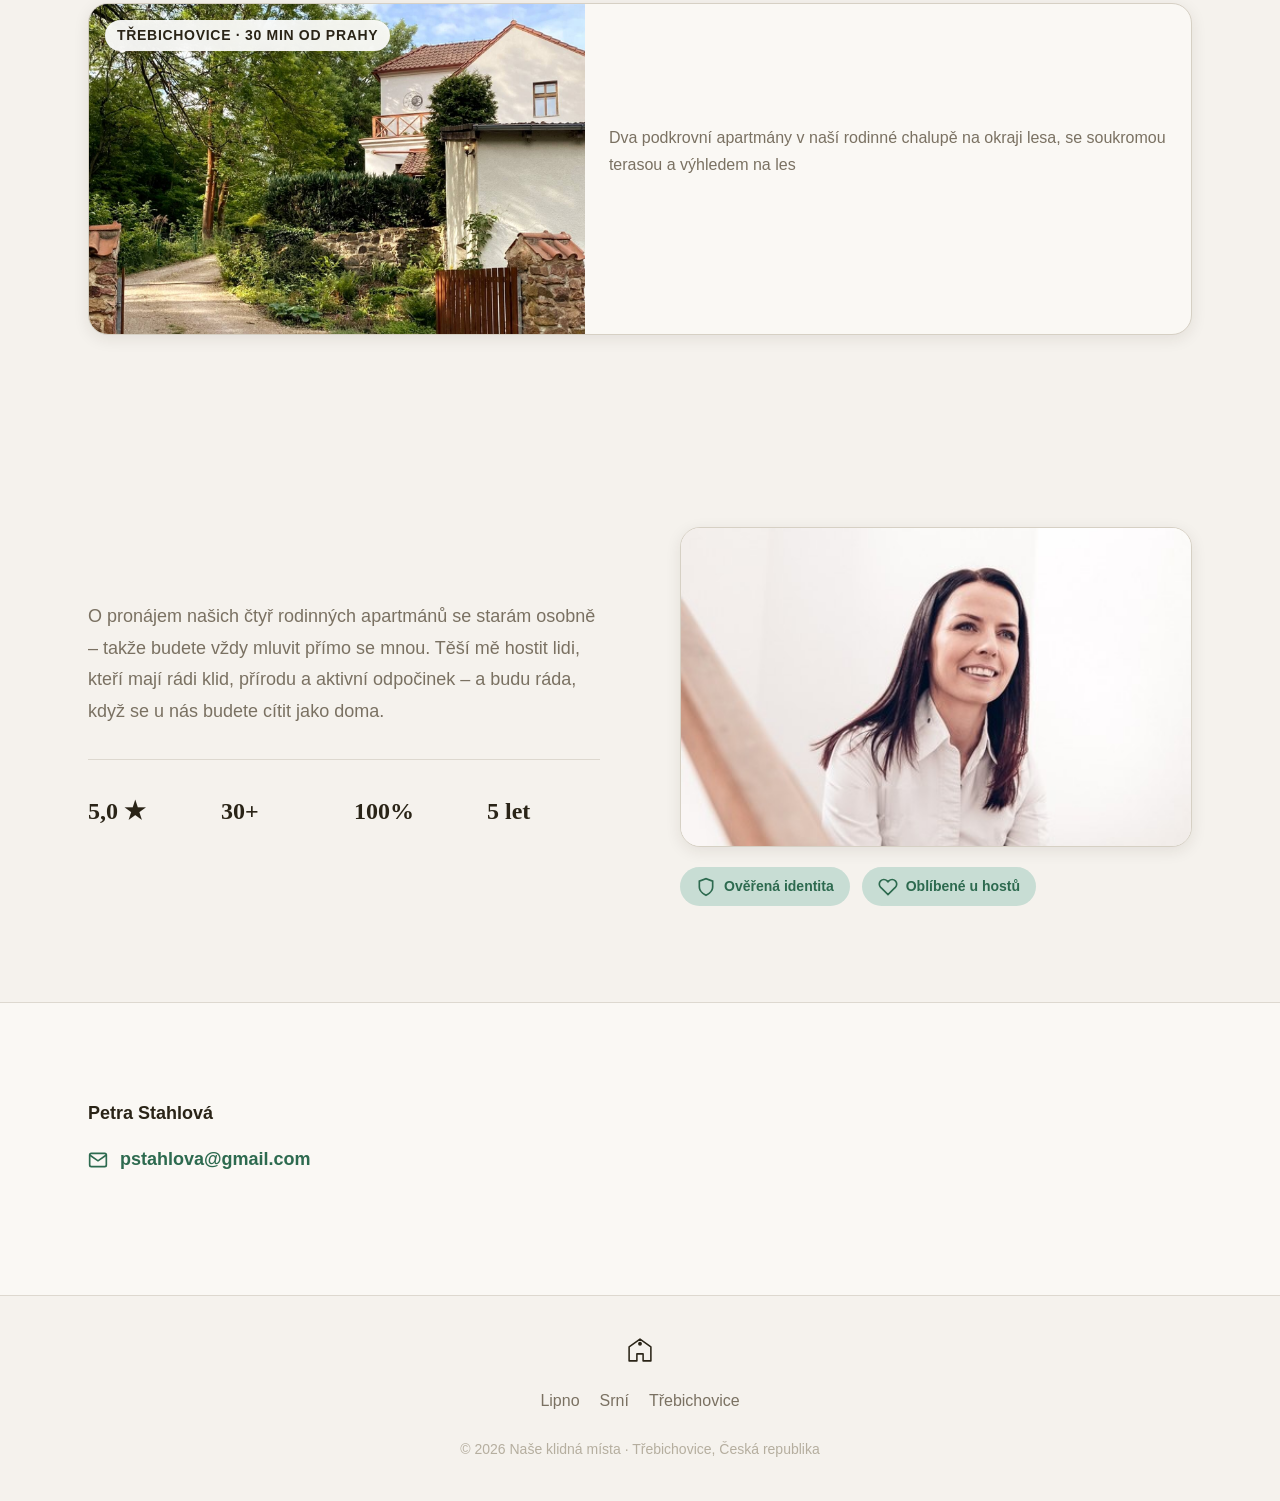
==== commit 010003ee: "Fix: data-en attributes on all elements, reliable lang switch" ====
--- a/index.html
+++ b/index.html
@@ -3,7 +3,7 @@
 <head>
   <meta charset="UTF-8" />
   <meta name="viewport" content="width=device-width, initial-scale=1.0" />
-  <title>Naše klidná místa</title>
+  <title data-en="Our Peaceful Places">Naše klidná místa</title>
   <meta name="description" content="Čtyři útulné apartmány v srdci české přírody — Lipno, Šumava a Třebichovice. Přímá rezervace bez poplatků." />
   <meta property="og:title" content="Naše klidná místa" />
   <meta property="og:description" content="Útulné apartmány na Lipně, Šumavě a u Prahy. Přímá rezervace." />
@@ -22,13 +22,13 @@
           <circle cx="18" cy="10" r="2.5" fill="currentColor"/>
           <path d="M13 22.5c0-2.76 2.24-5 5-5s5 2.24 5 5" stroke="currentColor" stroke-width="1.5" fill="none"/>
         </svg>
-        <span class="logo-text">Naše klidná místa</span>
+        <span class="logo-text" data-en="Our Peaceful Places">Naše klidná místa</span>
       </a>
       <nav class="nav" aria-label="Hlavní navigace">
         <a href="lipno.html">Lipno</a>
         <a href="srni.html">Srní</a>
         <a href="trebichovice.html">Třebichovice</a>
-        <a href="#kontakt">Kontakt</a>
+        <a href="#kontakt" data-en="Contact">Kontakt</a>
       </nav>
         <button id="lang-toggle" onclick="toggleLang()" aria-label="Switch language">EN</button>
       <div class="header-actions">
@@ -49,10 +49,10 @@
       <div class="hero-overlay"></div>
     </div>
     <div class="hero-content">
-      <p class="hero-eyebrow">Přímá rezervace · bez poplatků</p>
+      <p class="hero-eyebrow" data-en="Direct booking · no platform fees">Přímá rezervace · bez poplatků</p>
       <h1 class="hero-heading">Útulná místa<br>v srdci přírody</h1>
       <p class="hero-sub">Čtyři apartmány — u Lipna, na Šumavě v Srní a v Třebichovicích u Slaného. Vybavené s péčí o každý detail, aby se vám dobře odpočívalo.</p>
-      <a href="#apartmany" class="btn btn-primary">Prohlédnout apartmány</a>
+      <a href="#apartmany" class="btn btn-primary" data-en="Browse apartments">Prohlédnout apartmány</a>
     </div>
     <div class="hero-scroll-hint" aria-hidden="true">
       <svg width="24" height="24" viewBox="0 0 24 24" fill="none" stroke="currentColor" stroke-width="2"><path d="M12 5v14M5 12l7 7 7-7"/></svg>
@@ -69,15 +69,15 @@
         </div>
         <div class="intro-item">
           <svg width="28" height="28" viewBox="0 0 24 24" fill="none" stroke="currentColor" stroke-width="1.5"><circle cx="12" cy="12" r="10"/><polyline points="12 6 12 12 16 14"/></svg>
-          <div><strong>Přímá rezervace</strong><span>Bez poplatků platformy</span></div>
+          <div><strong>Přímá rezervace</strong><span data-en="No platform fees">Bez poplatků platformy</span></div>
         </div>
         <div class="intro-item">
           <svg width="28" height="28" viewBox="0 0 24 24" fill="none" stroke="currentColor" stroke-width="1.5"><path d="M20.84 4.61a5.5 5.5 0 00-7.78 0L12 5.67l-1.06-1.06a5.5 5.5 0 00-7.78 7.78l1.06 1.06L12 21.23l7.78-7.78 1.06-1.06a5.5 5.5 0 000-7.78z"/></svg>
-          <div><strong>Hodnocení 5.0 ★</strong><span>Oblíbené u hostů na Airbnb</span></div>
+          <div><strong>Hodnocení 5.0 ★</strong><span data-en="Highly rated on Airbnb">Oblíbené u hostů na Airbnb</span></div>
         </div>
         <div class="intro-item">
           <svg width="28" height="28" viewBox="0 0 24 24" fill="none" stroke="currentColor" stroke-width="1.5"><path d="M17 21v-2a4 4 0 00-4-4H5a4 4 0 00-4 4v2"/><circle cx="9" cy="7" r="4"/><path d="M23 21v-2a4 4 0 00-3-3.87"/><path d="M16 3.13a4 4 0 010 7.75"/></svg>
-          <div><strong>Osobní přístup</strong><span>Rychlá reakce na vaše dotazy</span></div>
+          <div><strong>Osobní přístup</strong><span data-en="Quick response to your enquiries">Rychlá reakce na vaše dotazy</span></div>
         </div>
       </div>
     </div>
@@ -87,8 +87,8 @@
   <section id="apartmany" class="overview-section">
     <div class="container">
       <div class="section-header">
-        <h2>Naše apartmány</h2>
-        <p>Každé místo má svůj charakter — vyberte si to, které vás osloví.</p>
+        <h2 data-en="Our apartments">Naše apartmány</h2>
+        <p data-en="Each place has its own character — find the one that speaks to you.">Každé místo má svůj charakter — vyberte si to, které vás osloví.</p>
       </div>
       <div class="overview-grid">
 
@@ -99,15 +99,15 @@
             <div class="overview-card-region">Lipno · Hůrka</div>
           </div>
           <div class="overview-card-body">
-            <p class="overview-card-area">Jihočeský kraj</p>
-            <h3>Váš prostor pro aktivní dny a klidné večery</h3>
+            <p class="overview-card-area" data-en="South Bohemian Region">Jihočeský kraj</p>
+            <h3 data-en="Your base for active days and peaceful evenings">Váš prostor pro aktivní dny a klidné večery</h3>
             <p>Moderní apartmán v dřevostavbě u Lipna pro 6 hostů, který nabízí perfektní zázemí pro cyklisty, milovníky pěší turistiky a vodních sportů</p>
             <div class="overview-card-meta">
-              <span>6 hostů</span>
-              <span>3 ložnice</span>
-              <span>2 koupelny</span>
-            </div>
-            <span class="overview-card-link">Více informací →</span>
+              <span data-en="6 guests">6 hostů</span>
+              <span data-en="3 bedrooms">3 ložnice</span>
+              <span data-en="2 bathrooms">2 koupelny</span>
+            </div>
+            <span class="overview-card-link" data-en="More information →">Více informací →</span>
           </div>
         </a>
 
@@ -118,15 +118,15 @@
             <div class="overview-card-region">Šumava · Srní</div>
           </div>
           <div class="overview-card-body">
-            <p class="overview-card-area">Plzeňský kraj · NP Šumava</p>
-            <h3>Rodinný apartmán na samotě u lesa</h3>
-            <p>Naše vlastní rodinné místo v tichu šumavských lesů. Ideální zázemí pro rodiny a milovníky přírody.</p>
+            <p class="overview-card-area" data-en="Plzeň Region · Šumava NP">Plzeňský kraj · NP Šumava</p>
+            <h3 data-en="Family apartment in a forest retreat">Rodinný apartmán na samotě u lesa</h3>
+            <p data-en="Our own family place in the quiet of the Šumava forests. The ideal base for families and nature lovers.">Naše vlastní rodinné místo v tichu šumavských lesů. Ideální zázemí pro rodiny a milovníky přírody.</p>
             <div class="overview-card-meta">
-              <span>6 hostů</span>
-              <span>2 ložnice</span>
-              <span>1,5 koupelny</span>
-            </div>
-            <span class="overview-card-link">Více informací →</span>
+              <span data-en="6 guests">6 hostů</span>
+              <span data-en="2 bedrooms">2 ložnice</span>
+              <span data-en="1.5 bathrooms">1,5 koupelny</span>
+            </div>
+            <span class="overview-card-link" data-en="More information →">Více informací →</span>
           </div>
         </a>
 
@@ -137,14 +137,14 @@
             <div class="overview-card-region">Třebichovice · 30 min od Prahy</div>
           </div>
           <div class="overview-card-body">
-            <p class="overview-card-area">Středočeský kraj</p>
-            <h3>Chalupa pod jasany — dva apartmány</h3>
+            <p class="overview-card-area" data-en="Central Bohemia">Středočeský kraj</p>
+            <h3 data-en="The Ash Tree Cottage — two apartments">Chalupa pod jasany — dva apartmány</h3>
             <p>Dva podkrovní apartmány v naší rodinné chalupě na okraji lesa, se soukromou terasou a výhledem na les</p>
             <div class="overview-card-meta">
-              <span>Apartmán Liška — 4 hosté</span>
-              <span>Apartmán Jelen — 4+ hostů</span>
-            </div>
-            <span class="overview-card-link">Více informací →</span>
+              <span data-en="Fox Apartment — 4 guests">Apartmán Liška — 4 hosté</span>
+              <span data-en="Deer Apartment — 4+ guests">Apartmán Jelen — 4+ hostů</span>
+            </div>
+            <span class="overview-card-link" data-en="More information →">Více informací →</span>
           </div>
         </a>
 
@@ -157,14 +157,14 @@
     <div class="container">
       <div class="host-grid">
         <div class="host-text">
-          <p class="apt-region">Vaše hostitelka</p>
-          <p>Jmenuji se Petra a jsem milovnice přírody, pohybu a tvoření.</p>
+          <p class="apt-region" data-en="Your host">Vaše hostitelka</p>
+          <p data-en="My name is Petra and I love nature, the outdoors and creative pursuits.">Jmenuji se Petra a jsem milovnice přírody, pohybu a tvoření.</p>
           <p>O pronájem našich čtyř rodinných apartmánů se starám osobně – takže budete vždy mluvit přímo se mnou. Těší mě hostit lidi, kteří mají rádi klid, přírodu a aktivní odpočinek – a budu ráda, když se u nás budete cítit jako doma.</p>
           <div class="host-stats">
-            <div class="host-stat"><strong>5,0 ★</strong><span>Průměrné hodnocení</span></div>
-            <div class="host-stat"><strong>30+</strong><span>Hodnocení celkem</span></div>
-            <div class="host-stat"><strong>100%</strong><span>Rychlost odpovědi</span></div>
-            <div class="host-stat"><strong>5 let</strong><span>Hostitelkou</span></div>
+            <div class="host-stat"><strong>5,0 ★</strong><span data-en="Average rating">Průměrné hodnocení</span></div>
+            <div class="host-stat"><strong>30+</strong><span data-en="Total reviews">Hodnocení celkem</span></div>
+            <div class="host-stat"><strong>100%</strong><span data-en="Response time">Rychlost odpovědi</span></div>
+            <div class="host-stat"><strong>5 let</strong><span data-en="Superhost">Hostitelkou</span></div>
           </div>
         </div>
         <div class="host-image-col">
@@ -191,8 +191,8 @@
     <div class="container">
       <div class="contact-inner">
         <div class="contact-text">
-          <h2>Rezervujte přímo</h2>
-          <p>Napište mi e-mailem a domluvíme vše osobně — bez poplatků platformy, s individuální péčí.</p>
+          <h2 data-en="Book directly">Rezervujte přímo</h2>
+          <p data-en="Write to me by email and we will arrange everything personally — no platform fees, with individual care.">Napište mi e-mailem a domluvíme vše osobně — bez poplatků platformy, s individuální péčí.</p>
           <div class="contact-methods">
             <p style="font-weight:600; margin:0 0 4px; font-size: var(--text-base);">Petra Stahlová</p>
             <a href="mailto:pstahlova@gmail.com" class="contact-link">
@@ -200,12 +200,12 @@
               pstahlova@gmail.com
             </a>
           </div>
-          <p class="contact-note">Nebo rovnou rezervujte na Airbnb — pokud vám více vyhovuje rezervace přes platformu, na kterou jste zvyklí.</p>
+          <p class="contact-note" data-en="Or book directly on Airbnb — if you prefer booking through a platform you already know.">Nebo rovnou rezervujte na Airbnb — pokud vám více vyhovuje rezervace přes platformu, na kterou jste zvyklí.</p>
           <div class="airbnb-links">
-            <a href="https://www.airbnb.cz/h/apartmanprocyklisty" target="_blank" rel="noopener" class="airbnb-link">Apartmán Lipno →</a>
-            <a href="https://www.airbnb.cz/h/apartmanulesa" target="_blank" rel="noopener" class="airbnb-link">Apartmán Srní →</a>
-            <a href="https://www.airbnb.cz/h/liska" target="_blank" rel="noopener" class="airbnb-link">Třebichovice – apartmán Liška →</a>
-            <a href="https://www.airbnb.cz/h/jelen" target="_blank" rel="noopener" class="airbnb-link">Třebichovice – apartmán Jelen →</a>
+            <a href="https://www.airbnb.cz/h/apartmanprocyklisty" target="_blank" rel="noopener" class="airbnb-link" data-en="Lipno Apartment →">Apartmán Lipno →</a>
+            <a href="https://www.airbnb.cz/h/apartmanulesa" target="_blank" rel="noopener" class="airbnb-link" data-en="Srní Apartment →">Apartmán Srní →</a>
+            <a href="https://www.airbnb.cz/h/liska" target="_blank" rel="noopener" class="airbnb-link" data-en="Třebichovice – Fox Apartment →">Třebichovice – apartmán Liška →</a>
+            <a href="https://www.airbnb.cz/h/jelen" target="_blank" rel="noopener" class="airbnb-link" data-en="Třebichovice – Deer Apartment →">Třebichovice – apartmán Jelen →</a>
           </div>
         </div>
         </div>
@@ -219,13 +219,13 @@
       <div class="footer-inner">
         <div class="footer-brand">
           <svg width="28" height="28" viewBox="0 0 36 36" fill="none"><path d="M18 4L4 14v18h10v-9h8v9h10V14L18 4z" stroke="currentColor" stroke-width="2" stroke-linejoin="round" fill="none"/><circle cx="18" cy="10" r="2.5" fill="currentColor"/></svg>
-          <span>Naše klidná místa</span>
+          <span data-en="Our Peaceful Places">Naše klidná místa</span>
         </div>
         <div class="footer-links">
           <a href="lipno.html">Lipno</a>
           <a href="srni.html">Srní</a>
           <a href="trebichovice.html">Třebichovice</a>
-          <a href="#kontakt">Kontakt</a>
+          <a href="#kontakt" data-en="Contact">Kontakt</a>
         </div>
         <p class="footer-copy">© 2026 Naše klidná místa · Třebichovice, Česká republika</p>
       </div>
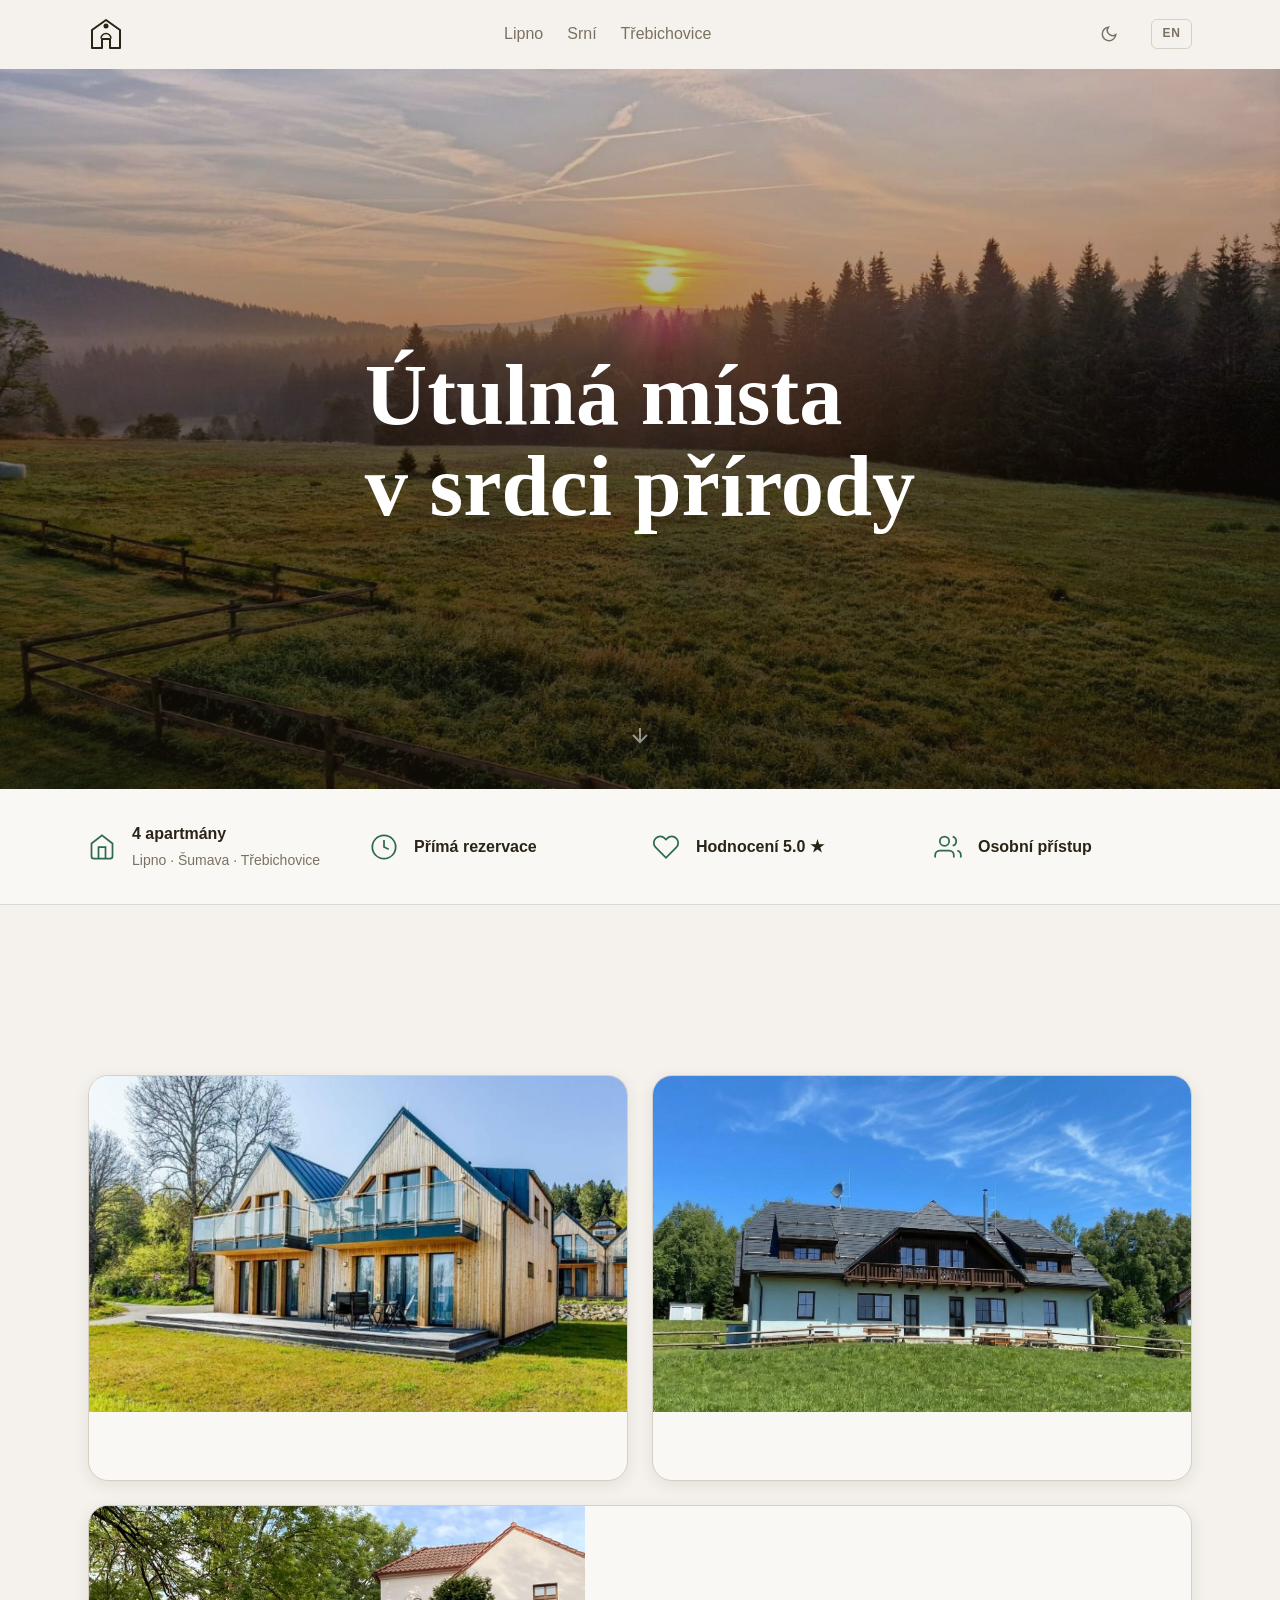
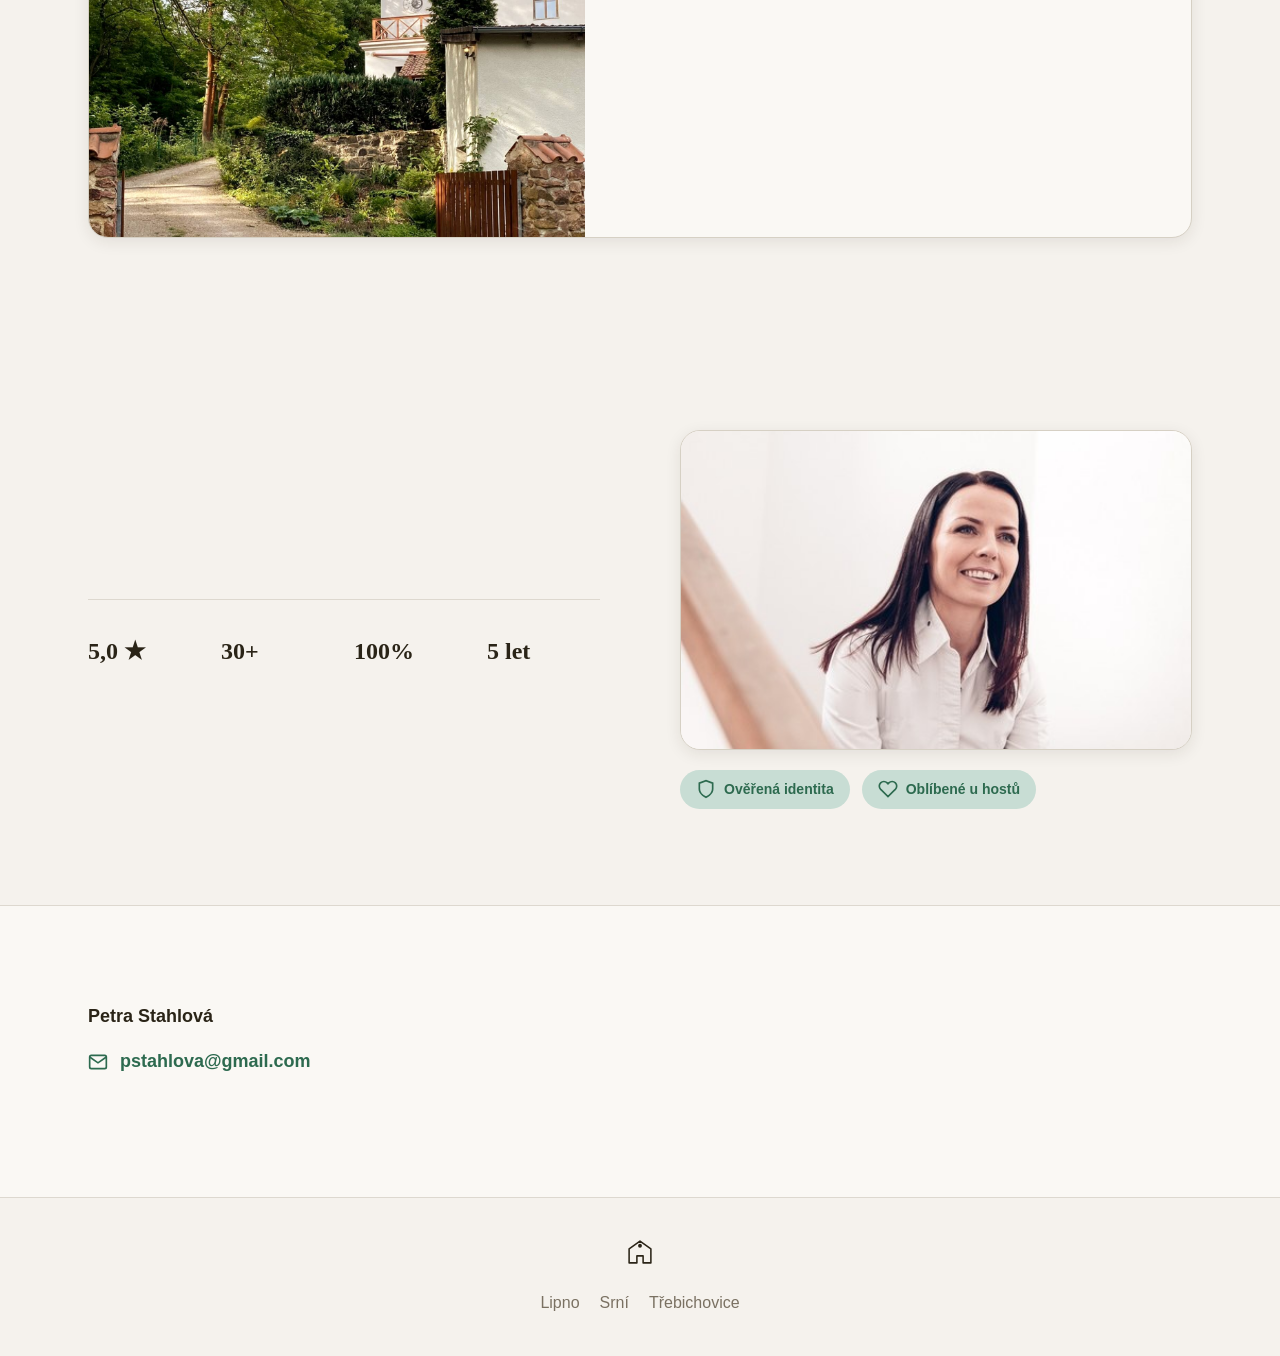
==== commit b2435459: "Fix: robust data-en attributes + calendar translation + placeholder i18n" ====
--- a/index.html
+++ b/index.html
@@ -50,8 +50,8 @@
     </div>
     <div class="hero-content">
       <p class="hero-eyebrow" data-en="Direct booking · no platform fees">Přímá rezervace · bez poplatků</p>
-      <h1 class="hero-heading">Útulná místa<br>v srdci přírody</h1>
-      <p class="hero-sub">Čtyři apartmány — u Lipna, na Šumavě v Srní a v Třebichovicích u Slaného. Vybavené s péčí o každý detail, aby se vám dobře odpočívalo.</p>
+      <h1 class="hero-heading" data-en-html="Cosy places<br/>in the heart of nature">Útulná místa<br>v srdci přírody</h1>
+      <p class="hero-sub" data-en="Four apartments — by Lake Lipno, in the Šumava mountains at Srní, and in Třebichovice near Slaný. Equipped with care for every detail.">Čtyři apartmány — u Lipna, na Šumavě v Srní a v Třebichovicích u Slaného. Vybavené s péčí o každý detail, aby se vám dobře odpočívalo.</p>
       <a href="#apartmany" class="btn btn-primary" data-en="Browse apartments">Prohlédnout apartmány</a>
     </div>
     <div class="hero-scroll-hint" aria-hidden="true">
@@ -96,12 +96,12 @@
         <a href="lipno.html" class="overview-card">
           <div class="overview-card-image">
             <img src="images/lipno/lipno_01.jpg" alt="Apartmán pro cyklisty na Lipně" loading="lazy" />
-            <div class="overview-card-region">Lipno · Hůrka</div>
+            <div class="overview-card-region" data-en="Lipno · Hůrka">Lipno · Hůrka</div>
           </div>
           <div class="overview-card-body">
             <p class="overview-card-area" data-en="South Bohemian Region">Jihočeský kraj</p>
             <h3 data-en="Your base for active days and peaceful evenings">Váš prostor pro aktivní dny a klidné večery</h3>
-            <p>Moderní apartmán v dřevostavbě u Lipna pro 6 hostů, který nabízí perfektní zázemí pro cyklisty, milovníky pěší turistiky a vodních sportů</p>
+            <p data-en="A modern timber-frame apartment by Lake Lipno for 6 guests — the perfect base for cyclists, nature lovers and families.">Moderní apartmán v dřevostavbě u Lipna pro 6 hostů, který nabízí perfektní zázemí pro cyklisty, milovníky pěší turistiky a vodních sportů</p>
             <div class="overview-card-meta">
               <span data-en="6 guests">6 hostů</span>
               <span data-en="3 bedrooms">3 ložnice</span>
@@ -115,7 +115,7 @@
         <a href="srni.html" class="overview-card">
           <div class="overview-card-image">
             <img src="images/srni_home.jpg" alt="Rodinný apartmán na samotě u lesa – Srní" loading="lazy" />
-            <div class="overview-card-region">Šumava · Srní</div>
+            <div class="overview-card-region" data-en="Šumava · Srní">Šumava · Srní</div>
           </div>
           <div class="overview-card-body">
             <p class="overview-card-area" data-en="Plzeň Region · Šumava NP">Plzeňský kraj · NP Šumava</p>
@@ -134,12 +134,12 @@
         <a href="trebichovice.html" class="overview-card overview-card-wide">
           <div class="overview-card-image">
             <img src="images/liska/liska_08.jpg" alt="Chalupa pod jasany – Třebichovice" loading="lazy" />
-            <div class="overview-card-region">Třebichovice · 30 min od Prahy</div>
+            <div class="overview-card-region" data-en="Třebichovice · 30 min from Prague">Třebichovice · 30 min od Prahy</div>
           </div>
           <div class="overview-card-body">
             <p class="overview-card-area" data-en="Central Bohemia">Středočeský kraj</p>
             <h3 data-en="The Ash Tree Cottage — two apartments">Chalupa pod jasany — dva apartmány</h3>
-            <p>Dva podkrovní apartmány v naší rodinné chalupě na okraji lesa, se soukromou terasou a výhledem na les</p>
+            <p data-en="Two attic apartments in our family cottage on the edge of a forest, with a private terrace and views over the trees.">Dva podkrovní apartmány v naší rodinné chalupě na okraji lesa, se soukromou terasou a výhledem na les</p>
             <div class="overview-card-meta">
               <span data-en="Fox Apartment — 4 guests">Apartmán Liška — 4 hosté</span>
               <span data-en="Deer Apartment — 4+ guests">Apartmán Jelen — 4+ hostů</span>
@@ -159,7 +159,7 @@
         <div class="host-text">
           <p class="apt-region" data-en="Your host">Vaše hostitelka</p>
           <p data-en="My name is Petra and I love nature, the outdoors and creative pursuits.">Jmenuji se Petra a jsem milovnice přírody, pohybu a tvoření.</p>
-          <p>O pronájem našich čtyř rodinných apartmánů se starám osobně – takže budete vždy mluvit přímo se mnou. Těší mě hostit lidi, kteří mají rádi klid, přírodu a aktivní odpočinek – a budu ráda, když se u nás budete cítit jako doma.</p>
+          <p data-en="I personally manage all four of our family apartments — so you will always be speaking directly with me. I love hosting guests who appreciate peace, nature and the outdoors — and I hope you will feel at home with us.">O pronájem našich čtyř rodinných apartmánů se starám osobně – takže budete vždy mluvit přímo se mnou. Těší mě hostit lidi, kteří mají rádi klid, přírodu a aktivní odpočinek – a budu ráda, když se u nás budete cítit jako doma.</p>
           <div class="host-stats">
             <div class="host-stat"><strong>5,0 ★</strong><span data-en="Average rating">Průměrné hodnocení</span></div>
             <div class="host-stat"><strong>30+</strong><span data-en="Total reviews">Hodnocení celkem</span></div>
@@ -173,13 +173,9 @@
           </div>
           <div class="host-badges">
             <div class="host-badge">
-              <svg width="20" height="20" viewBox="0 0 24 24" fill="none" stroke="currentColor" stroke-width="2"><path d="M12 22s8-4 8-10V5l-8-3-8 3v7c0 6 8 10 8 10z"/></svg>
-              Ověřená identita
-            </div>
+              <svg width="20" height="20" viewBox="0 0 24 24" fill="none" stroke="currentColor" stroke-width="2"><path d="M12 22s8-4 8-10V5l-8-3-8 3v7c0 6 8 10 8 10z"/></svg data-en="Verified identity">Ověřená identita</div>
             <div class="host-badge">
-              <svg width="20" height="20" viewBox="0 0 24 24" fill="none" stroke="currentColor" stroke-width="2"><path d="M20.84 4.61a5.5 5.5 0 00-7.78 0L12 5.67l-1.06-1.06a5.5 5.5 0 00-7.78 7.78l1.06 1.06L12 21.23l7.78-7.78 1.06-1.06a5.5 5.5 0 000-7.78z"/></svg>
-              Oblíbené u hostů
-            </div>
+              <svg width="20" height="20" viewBox="0 0 24 24" fill="none" stroke="currentColor" stroke-width="2"><path d="M20.84 4.61a5.5 5.5 0 00-7.78 0L12 5.67l-1.06-1.06a5.5 5.5 0 00-7.78 7.78l1.06 1.06L12 21.23l7.78-7.78 1.06-1.06a5.5 5.5 0 000-7.78z"/></svg data-en="Superhost">Oblíbené u hostů</div>
           </div>
         </div>
       </div>
@@ -227,7 +223,7 @@
           <a href="trebichovice.html">Třebichovice</a>
           <a href="#kontakt" data-en="Contact">Kontakt</a>
         </div>
-        <p class="footer-copy">© 2026 Naše klidná místa · Třebichovice, Česká republika</p>
+        <p class="footer-copy" data-en="© 2026 Our Peaceful Places · Czech Republic">© 2026 Naše klidná místa · Třebichovice, Česká republika</p>
       </div>
     </div>
   </footer>
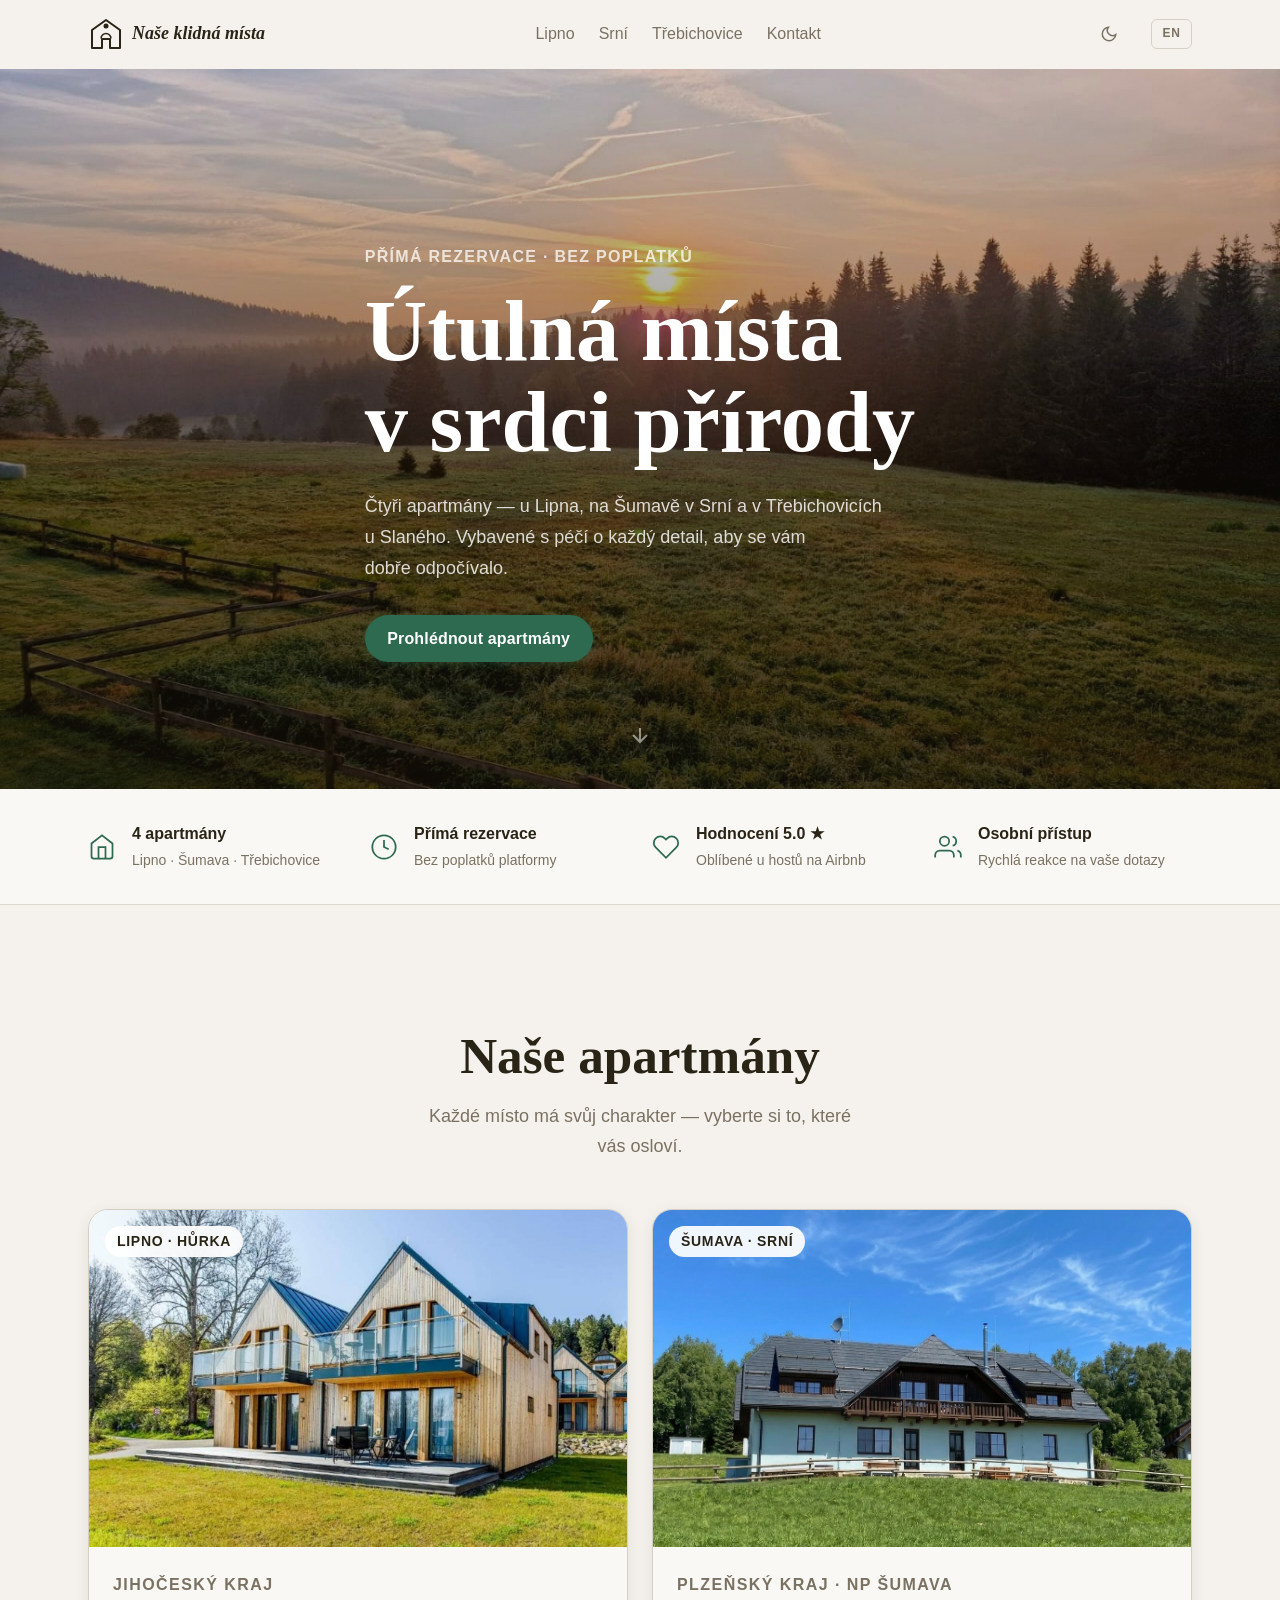
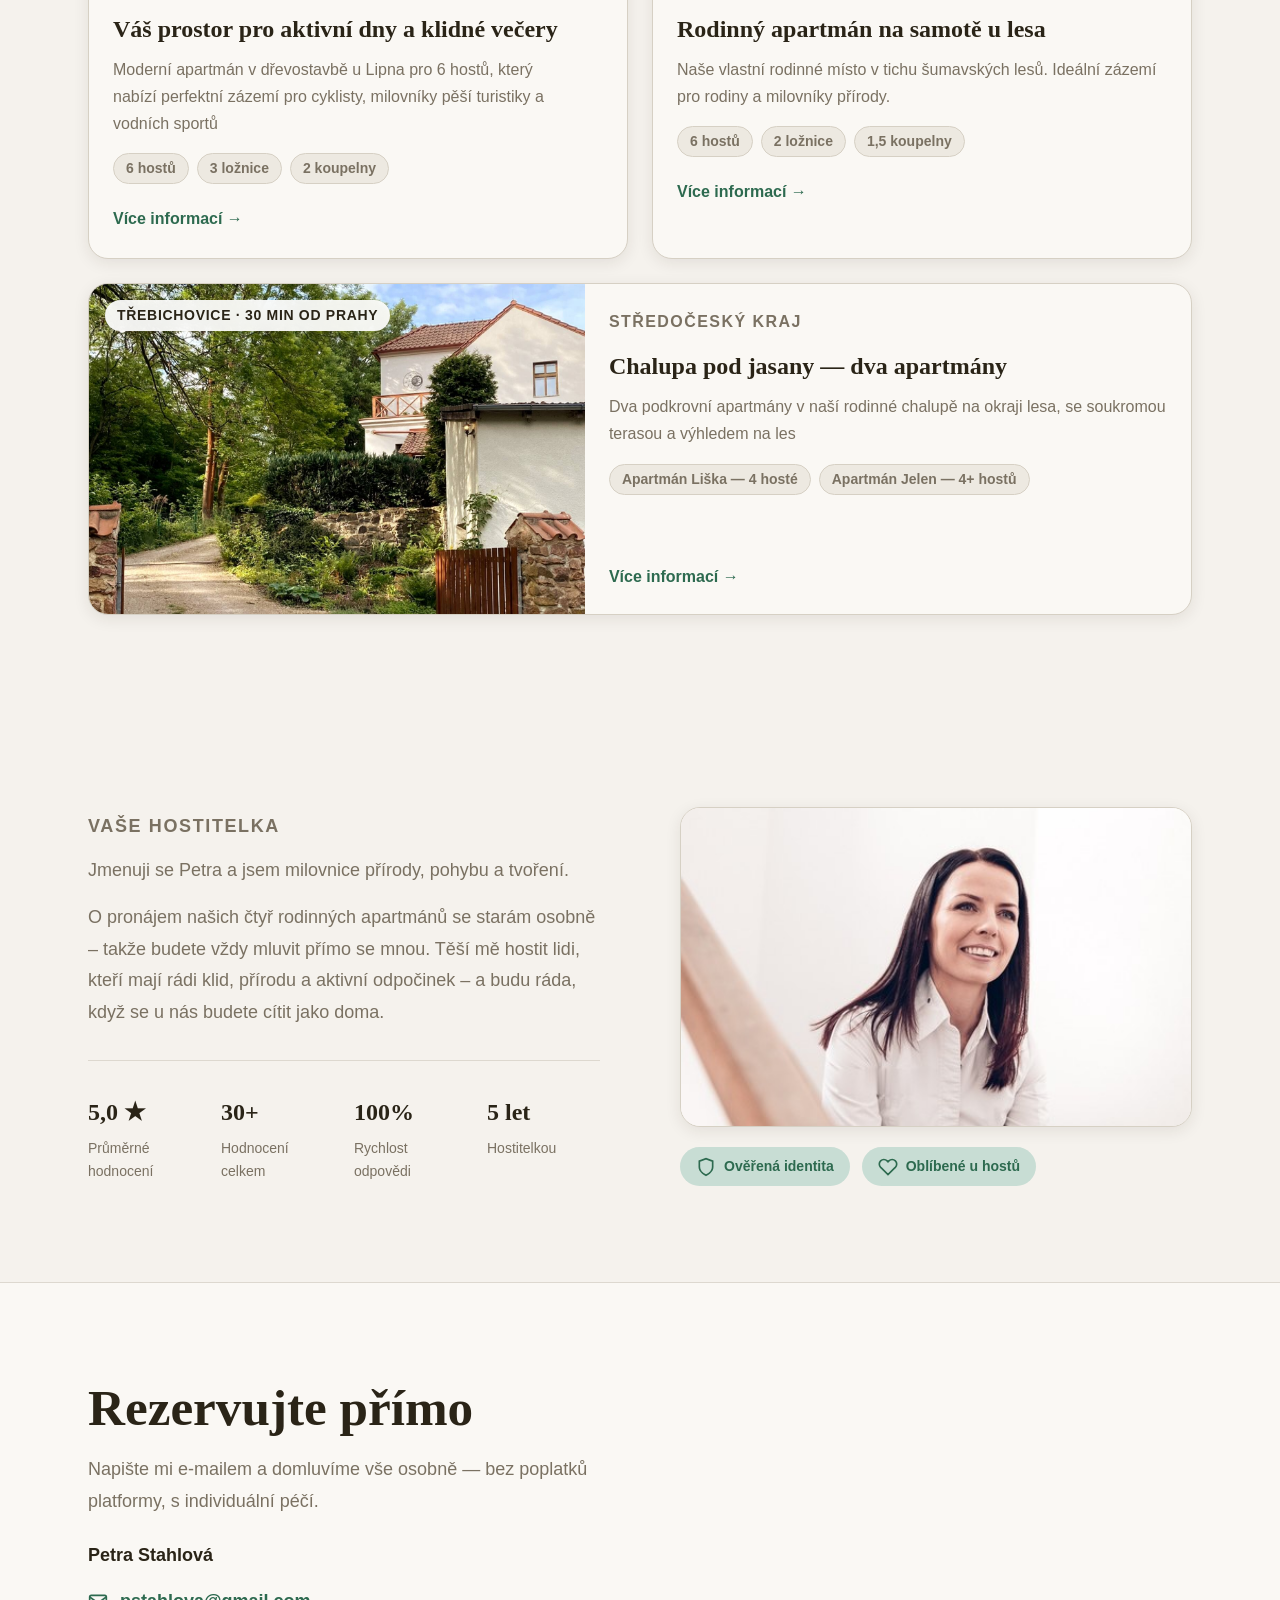
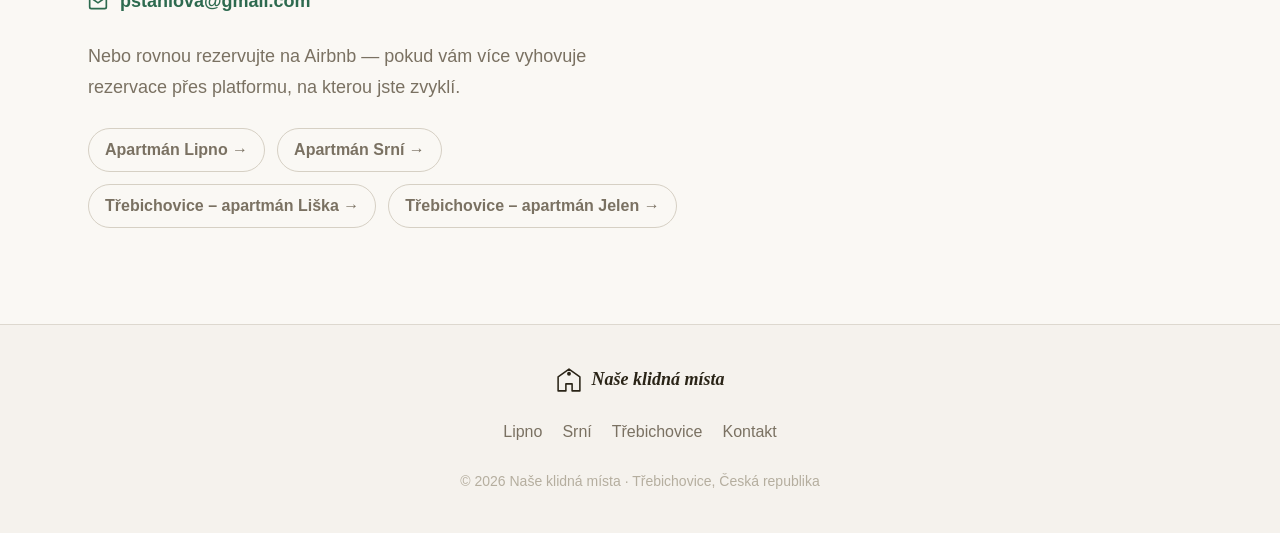
==== commit 9d3edd15: "fix: doplnit překlady EN - stats, badges, legend, ceny, summary, amenities, sidebar, Třebichovice ka" ====
--- a/index.html
+++ b/index.html
@@ -65,19 +65,19 @@
       <div class="intro-items">
         <div class="intro-item">
           <svg width="28" height="28" viewBox="0 0 24 24" fill="none" stroke="currentColor" stroke-width="1.5"><path d="M3 9l9-7 9 7v11a2 2 0 01-2 2H5a2 2 0 01-2-2z"/><polyline points="9 22 9 12 15 12 15 22"/></svg>
-          <div><strong>4 apartmány</strong><span>Lipno · Šumava · Třebichovice</span></div>
+          <div><strong data-en="4 apartments">4 apartmány</strong><span>Lipno · Šumava · Třebichovice</span></div>
         </div>
         <div class="intro-item">
           <svg width="28" height="28" viewBox="0 0 24 24" fill="none" stroke="currentColor" stroke-width="1.5"><circle cx="12" cy="12" r="10"/><polyline points="12 6 12 12 16 14"/></svg>
-          <div><strong>Přímá rezervace</strong><span data-en="No platform fees">Bez poplatků platformy</span></div>
+          <div><strong data-en="Direct booking">Přímá rezervace</strong><span data-en="No platform fees">Bez poplatků platformy</span></div>
         </div>
         <div class="intro-item">
           <svg width="28" height="28" viewBox="0 0 24 24" fill="none" stroke="currentColor" stroke-width="1.5"><path d="M20.84 4.61a5.5 5.5 0 00-7.78 0L12 5.67l-1.06-1.06a5.5 5.5 0 00-7.78 7.78l1.06 1.06L12 21.23l7.78-7.78 1.06-1.06a5.5 5.5 0 000-7.78z"/></svg>
-          <div><strong>Hodnocení 5.0 ★</strong><span data-en="Highly rated on Airbnb">Oblíbené u hostů na Airbnb</span></div>
+          <div><strong data-en="Rated 5.0 ★">Hodnocení 5.0 ★</strong><span data-en="Highly rated on Airbnb">Oblíbené u hostů na Airbnb</span></div>
         </div>
         <div class="intro-item">
           <svg width="28" height="28" viewBox="0 0 24 24" fill="none" stroke="currentColor" stroke-width="1.5"><path d="M17 21v-2a4 4 0 00-4-4H5a4 4 0 00-4 4v2"/><circle cx="9" cy="7" r="4"/><path d="M23 21v-2a4 4 0 00-3-3.87"/><path d="M16 3.13a4 4 0 010 7.75"/></svg>
-          <div><strong>Osobní přístup</strong><span data-en="Quick response to your enquiries">Rychlá reakce na vaše dotazy</span></div>
+          <div><strong data-en="Personal approach">Osobní přístup</strong><span data-en="Quick response to your enquiries">Rychlá reakce na vaše dotazy</span></div>
         </div>
       </div>
     </div>
@@ -164,7 +164,7 @@
             <div class="host-stat"><strong>5,0 ★</strong><span data-en="Average rating">Průměrné hodnocení</span></div>
             <div class="host-stat"><strong>30+</strong><span data-en="Total reviews">Hodnocení celkem</span></div>
             <div class="host-stat"><strong>100%</strong><span data-en="Response time">Rychlost odpovědi</span></div>
-            <div class="host-stat"><strong>5 let</strong><span data-en="Superhost">Hostitelkou</span></div>
+            <div class="host-stat"><strong data-en="5 years">5 let</strong><span data-en="Superhost">Hostitelkou</span></div>
           </div>
         </div>
         <div class="host-image-col">
@@ -173,9 +173,9 @@
           </div>
           <div class="host-badges">
             <div class="host-badge">
-              <svg width="20" height="20" viewBox="0 0 24 24" fill="none" stroke="currentColor" stroke-width="2"><path d="M12 22s8-4 8-10V5l-8-3-8 3v7c0 6 8 10 8 10z"/></svg data-en="Verified identity">Ověřená identita</div>
+              <svg width="20" height="20" viewBox="0 0 24 24" fill="none" stroke="currentColor" stroke-width="2"><path d="M12 22s8-4 8-10V5l-8-3-8 3v7c0 6 8 10 8 10z"/></svg><span data-en="Verified identity">Ověřená identita</span></div>
             <div class="host-badge">
-              <svg width="20" height="20" viewBox="0 0 24 24" fill="none" stroke="currentColor" stroke-width="2"><path d="M20.84 4.61a5.5 5.5 0 00-7.78 0L12 5.67l-1.06-1.06a5.5 5.5 0 00-7.78 7.78l1.06 1.06L12 21.23l7.78-7.78 1.06-1.06a5.5 5.5 0 000-7.78z"/></svg data-en="Superhost">Oblíbené u hostů</div>
+              <svg width="20" height="20" viewBox="0 0 24 24" fill="none" stroke="currentColor" stroke-width="2"><path d="M20.84 4.61a5.5 5.5 0 00-7.78 0L12 5.67l-1.06-1.06a5.5 5.5 0 00-7.78 7.78l1.06 1.06L12 21.23l7.78-7.78 1.06-1.06a5.5 5.5 0 000-7.78z"/></svg><span data-en="Guest favourite">Oblíbené u hostů</span></div>
           </div>
         </div>
       </div>
--- a/style.css
+++ b/style.css
@@ -1262,12 +1262,4 @@
 }
 
 /* Hide/show by language */
-[data-lang="cs"] [data-en]:not([data-cs]) { display: none !important; }
-[data-lang="en"] [data-cs] { display: none !important; }
-[data-lang="en"] [data-en] { display: block; }
-[data-lang="en"] span[data-en] { display: inline; }
-[data-lang="en"] a[data-en] { display: inline; }
-[data-lang="en"] button[data-en] { display: inline-block; }
-[data-lang="en"] li[data-en] { display: list-item; }
-[data-lang="en"] label[data-en] { display: block; }
-[data-lang="en"] option[data-en] { display: block; }
+/* Language switching is handled entirely by lang.js via textContent swap */
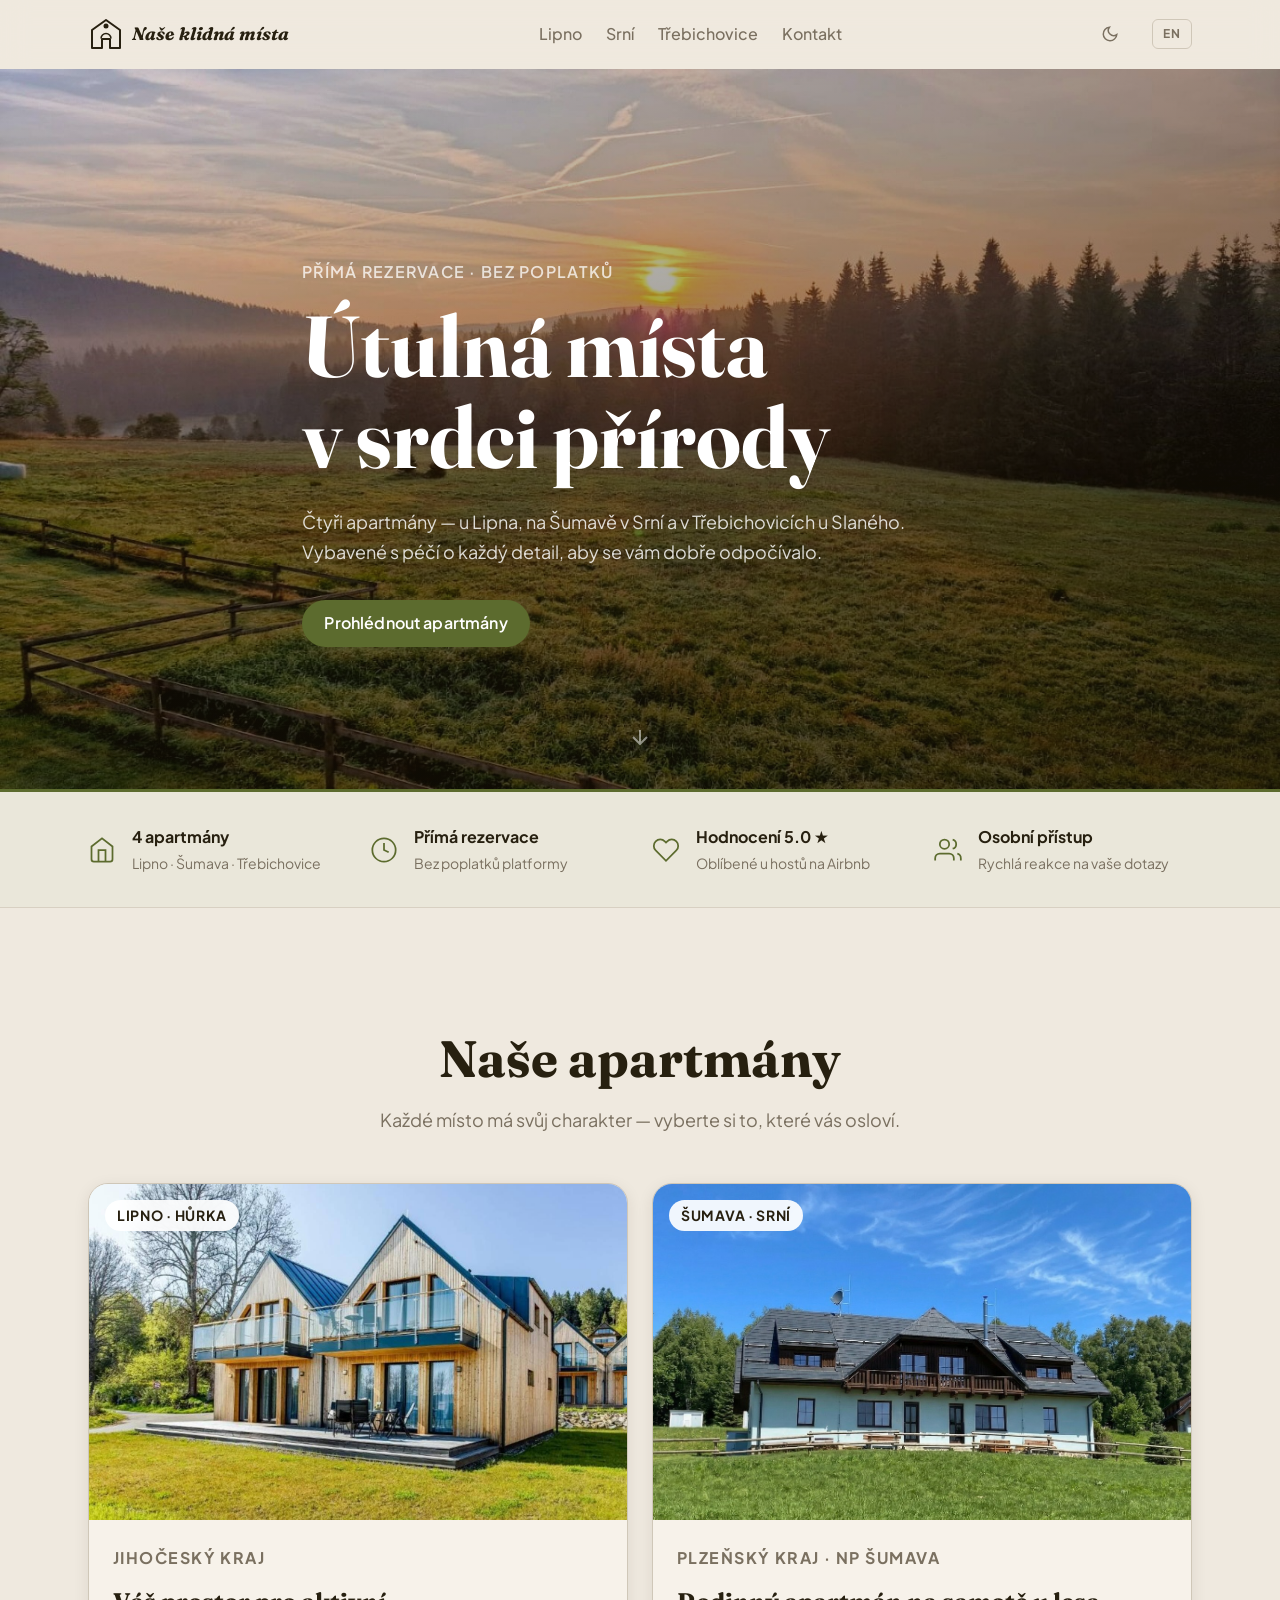
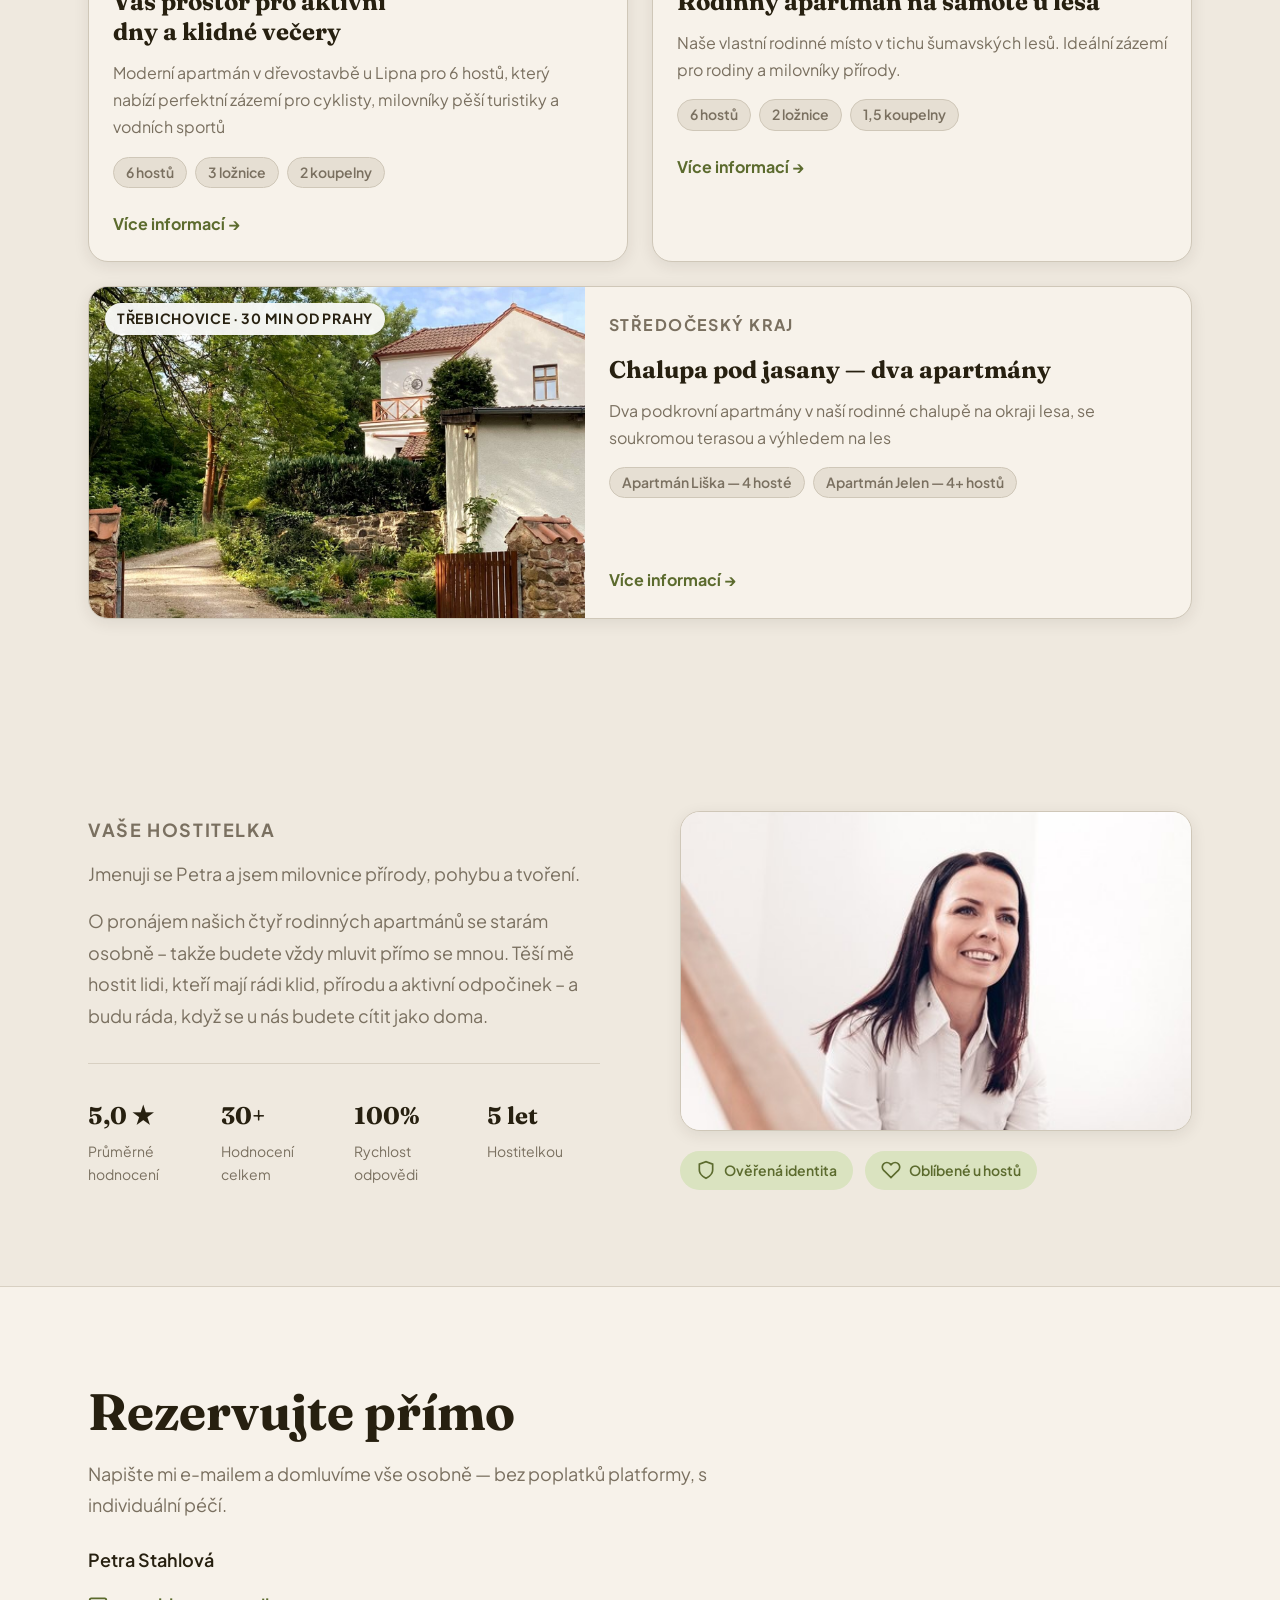
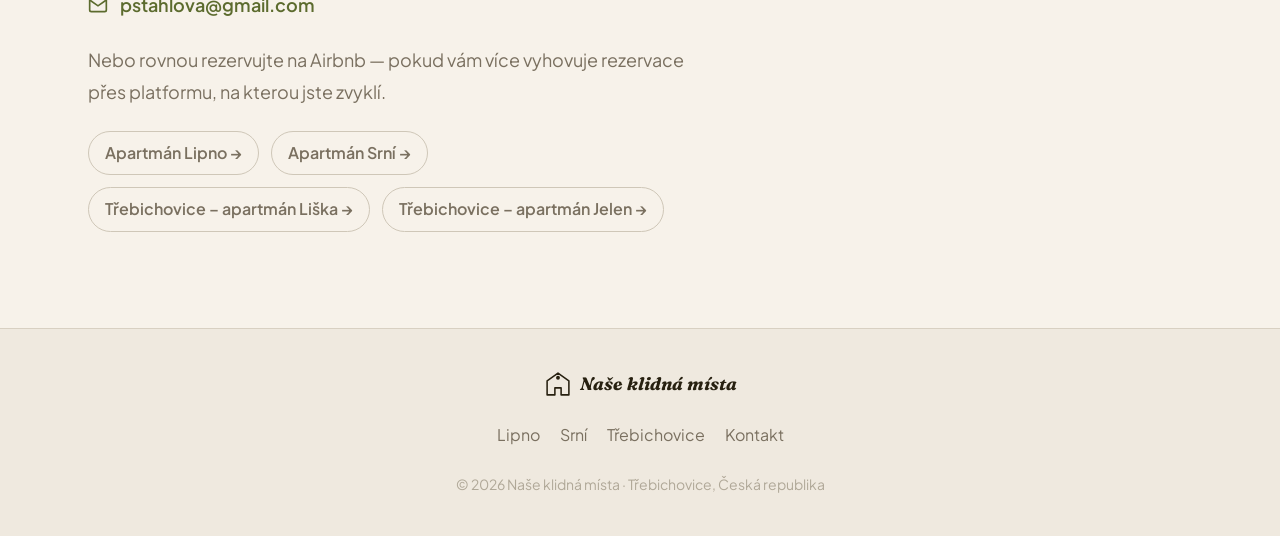
==== commit 2199b662: "Redesign: olivová paleta, Fraunces + Plus Jakarta Sans fonty" ====
--- a/index.html
+++ b/index.html
@@ -8,7 +8,7 @@
   <meta property="og:title" content="Naše klidná místa" />
   <meta property="og:description" content="Útulné apartmány na Lipně, Šumavě a u Prahy. Přímá rezervace." />
   <meta property="og:image" content="images/hero_photo.jpg" />
-  <link href="https://api.fontshare.com/v2/css?f[]=zodiak@400,500,700&f[]=satoshi@400,500,700&display=swap" rel="stylesheet" />
+  <link href="https://fonts.googleapis.com/css2?family=Fraunces:ital,opsz,wght@0,9..144,400;0,9..144,600;0,9..144,700;1,9..144,400;1,9..144,700&family=Plus+Jakarta+Sans:wght@400;500;600;700&display=swap" rel="stylesheet" />
   <link rel="stylesheet" href="style.css" />
 </head>
 <body>
--- a/style.css
+++ b/style.css
@@ -1,32 +1,32 @@
 /* =============================================
    PETRA'S PLACES — Style
-   Palette: forest greens, warm cream, earthy wood
-   Fonts: Zodiak (display) + Satoshi (body)
+   Palette: olive, wheat, earthy warmth
+   Fonts: Fraunces (display) + Plus Jakarta Sans (body)
    ============================================= */
 
 :root,
 [data-theme='light'] {
-  --color-bg: #f5f2ed;
-  --color-surface: #faf8f4;
+  --color-bg: #efe9df;
+  --color-surface: #f7f2ea;
   --color-surface-2: #ffffff;
-  --color-surface-offset: #ede9e1;
-  --color-border: #d6d0c4;
-  --color-divider: #ddd8cf;
-
-  --color-text: #2a2417;
-  --color-text-muted: #7a7162;
-  --color-text-faint: #b5ae9f;
-  --color-text-inverse: #faf8f4;
-
-  /* Forest green as primary */
-  --color-primary: #2d6a4f;
-  --color-primary-hover: #1b4d38;
-  --color-primary-active: #12382a;
-  --color-primary-highlight: #c8ddd4;
-
-  /* Earthy warm accent */
-  --color-accent: #8b5e3c;
-  --color-accent-hover: #6e4a2e;
+  --color-surface-offset: #e6dfd3;
+  --color-border: #cfc7b8;
+  --color-divider: #d8d0c2;
+
+  --color-text: #272010;
+  --color-text-muted: #7a7060;
+  --color-text-faint: #b0a898;
+  --color-text-inverse: #f7f2ea;
+
+  /* Olive as primary */
+  --color-primary: #5c6b2e;
+  --color-primary-hover: #445020;
+  --color-primary-active: #303a16;
+  --color-primary-highlight: #dae3c0;
+
+  /* Golden amber accent */
+  --color-accent: #8a6534;
+  --color-accent-hover: #6e4e25;
 
   --radius-sm: 0.375rem;
   --radius-md: 0.5rem;
@@ -45,8 +45,8 @@
   --content-default: 960px;
   --content-wide: 1200px;
 
-  --font-display: 'Zodiak', 'Georgia', serif;
-  --font-body: 'Satoshi', 'Inter', sans-serif;
+  --font-display: 'Fraunces', 'Georgia', serif;
+  --font-body: 'Plus Jakarta Sans', 'Inter', sans-serif;
 
   --text-xs: clamp(0.75rem, 0.7rem + 0.25vw, 0.875rem);
   --text-sm: clamp(0.875rem, 0.8rem + 0.35vw, 1rem);
@@ -71,22 +71,22 @@
 }
 
 [data-theme='dark'] {
-  --color-bg: #17150f;
-  --color-surface: #1e1b14;
-  --color-surface-2: #232018;
-  --color-surface-offset: #1a1810;
-  --color-border: #33301f;
-  --color-divider: #2a2718;
-  --color-text: #e8e3d8;
-  --color-text-muted: #8a8370;
+  --color-bg: #16140e;
+  --color-surface: #1d1a12;
+  --color-surface-2: #221f16;
+  --color-surface-offset: #191710;
+  --color-border: #302c1e;
+  --color-divider: #28251a;
+  --color-text: #e6dfd0;
+  --color-text-muted: #8a8270;
   --color-text-faint: #5a5445;
-  --color-text-inverse: #17150f;
-  --color-primary: #52a882;
-  --color-primary-hover: #3a8e68;
-  --color-primary-active: #2a6e50;
-  --color-primary-highlight: #1e3028;
-  --color-accent: #c4855a;
-  --color-accent-hover: #a36843;
+  --color-text-inverse: #16140e;
+  --color-primary: #9cae5a;
+  --color-primary-hover: #7d9040;
+  --color-primary-active: #607030;
+  --color-primary-highlight: #252e10;
+  --color-accent: #c49050;
+  --color-accent-hover: #a87038;
   --shadow-sm: 0 1px 3px rgba(0,0,0,0.25);
   --shadow-md: 0 4px 16px rgba(0,0,0,0.35);
   --shadow-lg: 0 12px 40px rgba(0,0,0,0.45);
@@ -94,22 +94,22 @@
 
 @media (prefers-color-scheme: dark) {
   :root:not([data-theme]) {
-    --color-bg: #17150f;
-    --color-surface: #1e1b14;
-    --color-surface-2: #232018;
-    --color-surface-offset: #1a1810;
-    --color-border: #33301f;
-    --color-divider: #2a2718;
-    --color-text: #e8e3d8;
-    --color-text-muted: #8a8370;
+    --color-bg: #16140e;
+    --color-surface: #1d1a12;
+    --color-surface-2: #221f16;
+    --color-surface-offset: #191710;
+    --color-border: #302c1e;
+    --color-divider: #28251a;
+    --color-text: #e6dfd0;
+    --color-text-muted: #8a8270;
     --color-text-faint: #5a5445;
-    --color-text-inverse: #17150f;
-    --color-primary: #52a882;
-    --color-primary-hover: #3a8e68;
-    --color-primary-active: #2a6e50;
-    --color-primary-highlight: #1e3028;
-    --color-accent: #c4855a;
-    --color-accent-hover: #a36843;
+    --color-text-inverse: #16140e;
+    --color-primary: #9cae5a;
+    --color-primary-hover: #7d9040;
+    --color-primary-active: #607030;
+    --color-primary-highlight: #252e10;
+    --color-accent: #c49050;
+    --color-accent-hover: #a87038;
     --shadow-sm: 0 1px 3px rgba(0,0,0,0.25);
     --shadow-md: 0 4px 16px rgba(0,0,0,0.35);
     --shadow-lg: 0 12px 40px rgba(0,0,0,0.45);
@@ -299,10 +299,10 @@
 .hero-overlay {
   position: absolute;
   inset: 0;
-  background: linear-gradient(to bottom,
-    rgba(20,16,8,0.15) 0%,
-    rgba(20,16,8,0.45) 50%,
-    rgba(20,16,8,0.70) 100%);
+  background: linear-gradient(160deg,
+    rgba(15,12,4,0.08) 0%,
+    rgba(30,22,8,0.42) 45%,
+    rgba(22,18,5,0.72) 100%);
 }
 .hero-content {
   position: relative;
@@ -351,7 +351,8 @@
 
 /* ---- INTRO STRIP ---- */
 .intro-strip {
-  background: var(--color-surface);
+  background: color-mix(in oklab, var(--color-primary) 8%, var(--color-surface));
+  border-top: 3px solid var(--color-primary);
   border-bottom: 1px solid var(--color-divider);
   padding-block: var(--space-8);
 }
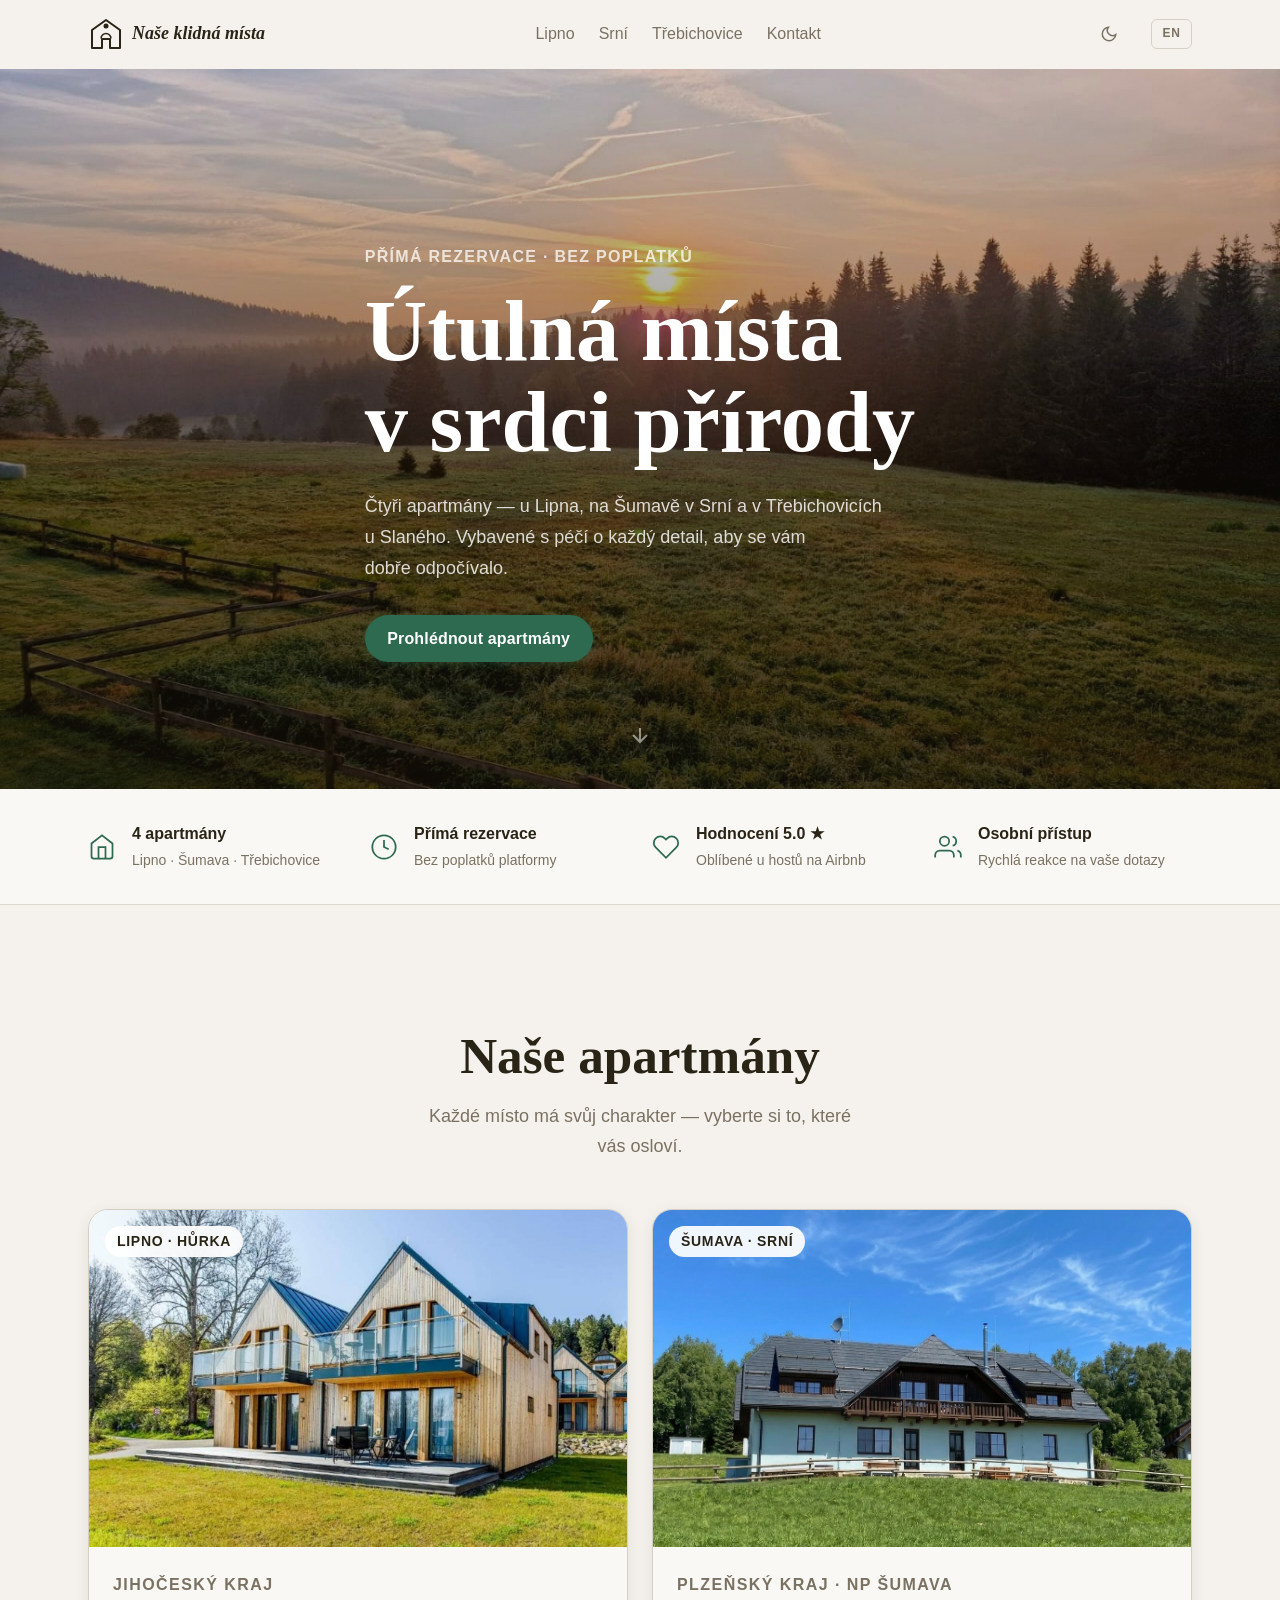
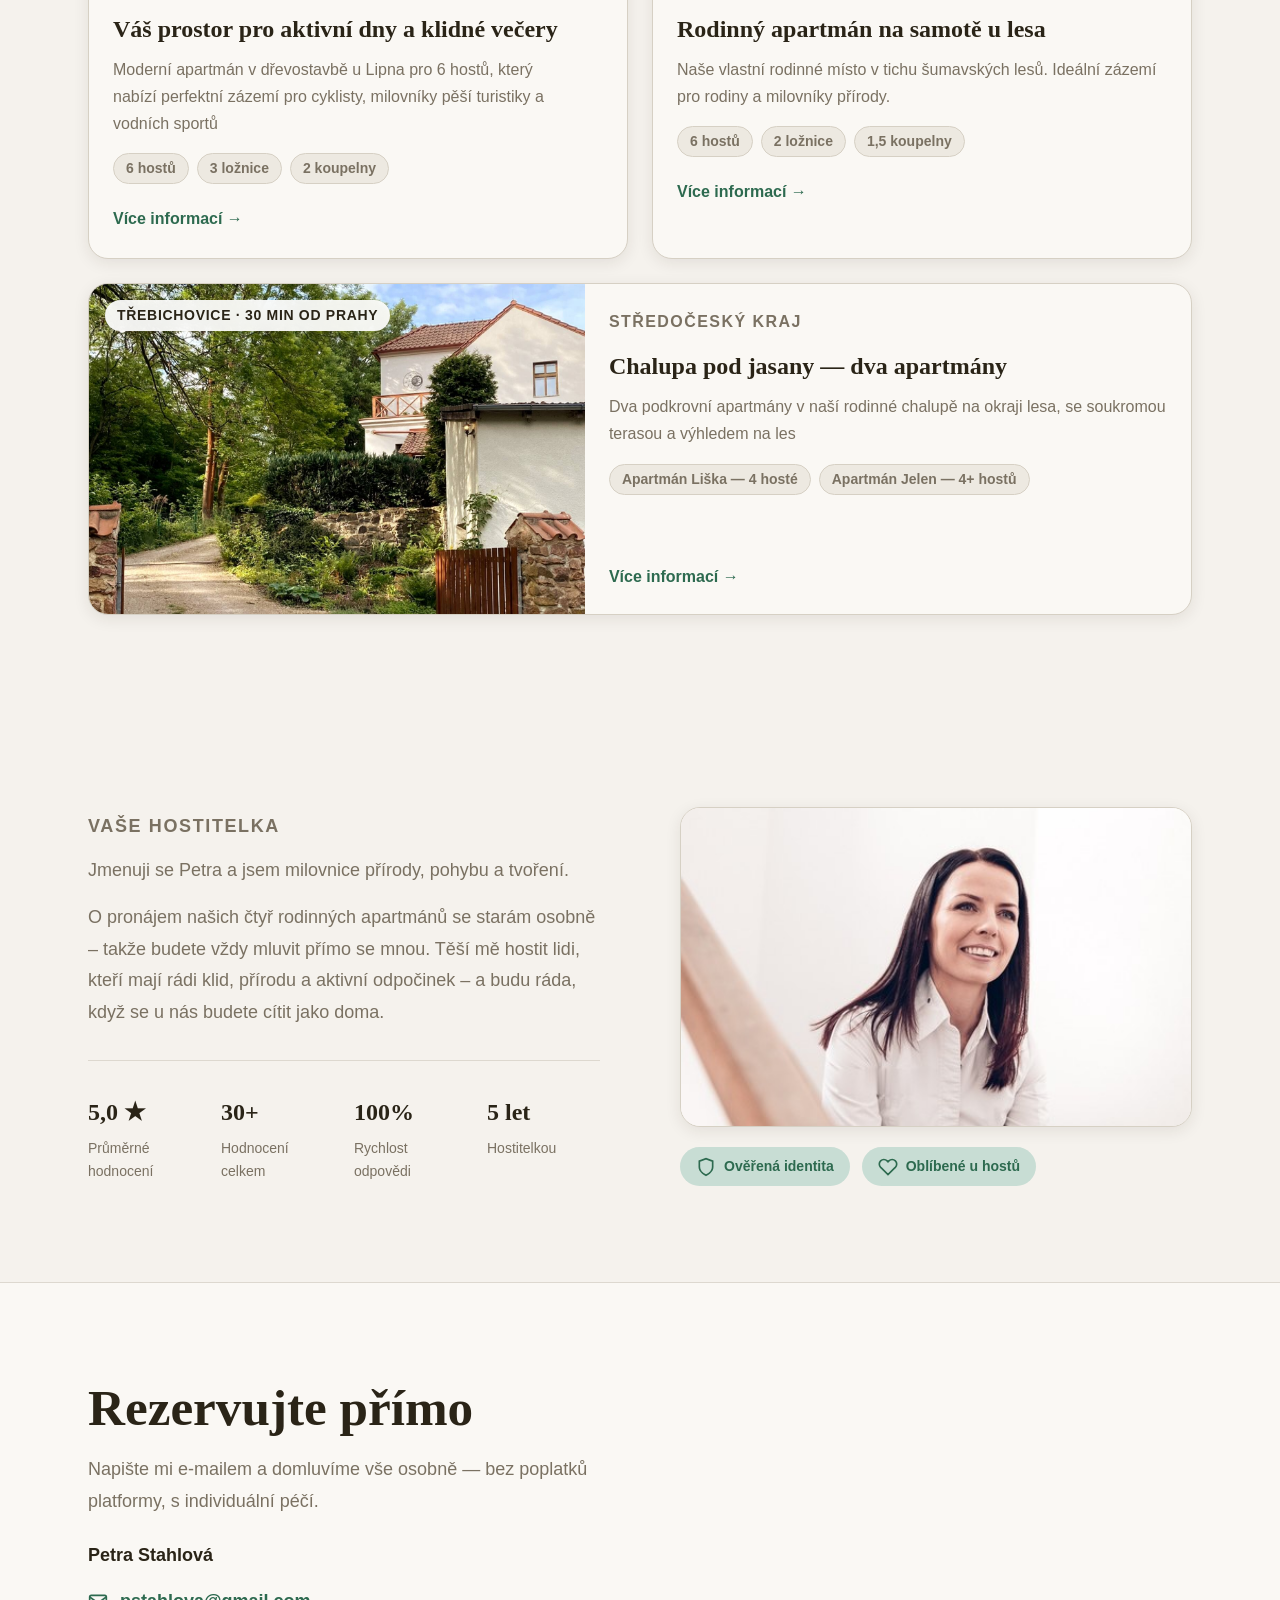
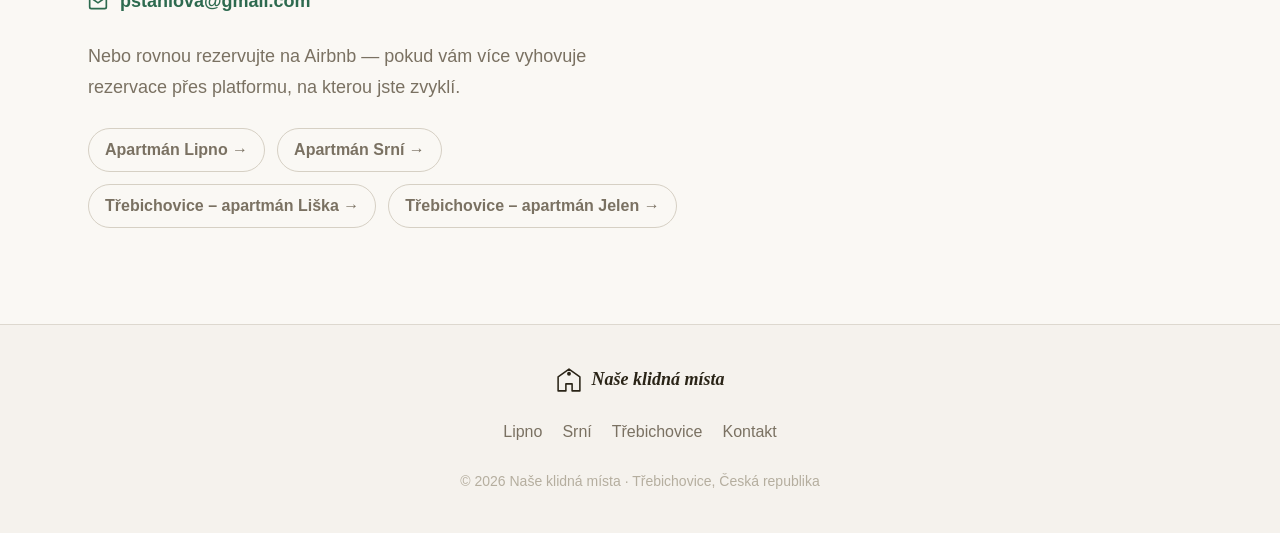
==== commit 78a74d0f: "Revert "Redesign: olivová paleta, Fraunces + Plus Jakarta Sans fonty" This reverts commit 2199b66292" ====
--- a/index.html
+++ b/index.html
@@ -8,7 +8,7 @@
   <meta property="og:title" content="Naše klidná místa" />
   <meta property="og:description" content="Útulné apartmány na Lipně, Šumavě a u Prahy. Přímá rezervace." />
   <meta property="og:image" content="images/hero_photo.jpg" />
-  <link href="https://fonts.googleapis.com/css2?family=Fraunces:ital,opsz,wght@0,9..144,400;0,9..144,600;0,9..144,700;1,9..144,400;1,9..144,700&family=Plus+Jakarta+Sans:wght@400;500;600;700&display=swap" rel="stylesheet" />
+  <link href="https://api.fontshare.com/v2/css?f[]=zodiak@400,500,700&f[]=satoshi@400,500,700&display=swap" rel="stylesheet" />
   <link rel="stylesheet" href="style.css" />
 </head>
 <body>
--- a/style.css
+++ b/style.css
@@ -1,32 +1,32 @@
 /* =============================================
    PETRA'S PLACES — Style
-   Palette: olive, wheat, earthy warmth
-   Fonts: Fraunces (display) + Plus Jakarta Sans (body)
+   Palette: forest greens, warm cream, earthy wood
+   Fonts: Zodiak (display) + Satoshi (body)
    ============================================= */
 
 :root,
 [data-theme='light'] {
-  --color-bg: #efe9df;
-  --color-surface: #f7f2ea;
+  --color-bg: #f5f2ed;
+  --color-surface: #faf8f4;
   --color-surface-2: #ffffff;
-  --color-surface-offset: #e6dfd3;
-  --color-border: #cfc7b8;
-  --color-divider: #d8d0c2;
-
-  --color-text: #272010;
-  --color-text-muted: #7a7060;
-  --color-text-faint: #b0a898;
-  --color-text-inverse: #f7f2ea;
-
-  /* Olive as primary */
-  --color-primary: #5c6b2e;
-  --color-primary-hover: #445020;
-  --color-primary-active: #303a16;
-  --color-primary-highlight: #dae3c0;
-
-  /* Golden amber accent */
-  --color-accent: #8a6534;
-  --color-accent-hover: #6e4e25;
+  --color-surface-offset: #ede9e1;
+  --color-border: #d6d0c4;
+  --color-divider: #ddd8cf;
+
+  --color-text: #2a2417;
+  --color-text-muted: #7a7162;
+  --color-text-faint: #b5ae9f;
+  --color-text-inverse: #faf8f4;
+
+  /* Forest green as primary */
+  --color-primary: #2d6a4f;
+  --color-primary-hover: #1b4d38;
+  --color-primary-active: #12382a;
+  --color-primary-highlight: #c8ddd4;
+
+  /* Earthy warm accent */
+  --color-accent: #8b5e3c;
+  --color-accent-hover: #6e4a2e;
 
   --radius-sm: 0.375rem;
   --radius-md: 0.5rem;
@@ -45,8 +45,8 @@
   --content-default: 960px;
   --content-wide: 1200px;
 
-  --font-display: 'Fraunces', 'Georgia', serif;
-  --font-body: 'Plus Jakarta Sans', 'Inter', sans-serif;
+  --font-display: 'Zodiak', 'Georgia', serif;
+  --font-body: 'Satoshi', 'Inter', sans-serif;
 
   --text-xs: clamp(0.75rem, 0.7rem + 0.25vw, 0.875rem);
   --text-sm: clamp(0.875rem, 0.8rem + 0.35vw, 1rem);
@@ -71,22 +71,22 @@
 }
 
 [data-theme='dark'] {
-  --color-bg: #16140e;
-  --color-surface: #1d1a12;
-  --color-surface-2: #221f16;
-  --color-surface-offset: #191710;
-  --color-border: #302c1e;
-  --color-divider: #28251a;
-  --color-text: #e6dfd0;
-  --color-text-muted: #8a8270;
+  --color-bg: #17150f;
+  --color-surface: #1e1b14;
+  --color-surface-2: #232018;
+  --color-surface-offset: #1a1810;
+  --color-border: #33301f;
+  --color-divider: #2a2718;
+  --color-text: #e8e3d8;
+  --color-text-muted: #8a8370;
   --color-text-faint: #5a5445;
-  --color-text-inverse: #16140e;
-  --color-primary: #9cae5a;
-  --color-primary-hover: #7d9040;
-  --color-primary-active: #607030;
-  --color-primary-highlight: #252e10;
-  --color-accent: #c49050;
-  --color-accent-hover: #a87038;
+  --color-text-inverse: #17150f;
+  --color-primary: #52a882;
+  --color-primary-hover: #3a8e68;
+  --color-primary-active: #2a6e50;
+  --color-primary-highlight: #1e3028;
+  --color-accent: #c4855a;
+  --color-accent-hover: #a36843;
   --shadow-sm: 0 1px 3px rgba(0,0,0,0.25);
   --shadow-md: 0 4px 16px rgba(0,0,0,0.35);
   --shadow-lg: 0 12px 40px rgba(0,0,0,0.45);
@@ -94,22 +94,22 @@
 
 @media (prefers-color-scheme: dark) {
   :root:not([data-theme]) {
-    --color-bg: #16140e;
-    --color-surface: #1d1a12;
-    --color-surface-2: #221f16;
-    --color-surface-offset: #191710;
-    --color-border: #302c1e;
-    --color-divider: #28251a;
-    --color-text: #e6dfd0;
-    --color-text-muted: #8a8270;
+    --color-bg: #17150f;
+    --color-surface: #1e1b14;
+    --color-surface-2: #232018;
+    --color-surface-offset: #1a1810;
+    --color-border: #33301f;
+    --color-divider: #2a2718;
+    --color-text: #e8e3d8;
+    --color-text-muted: #8a8370;
     --color-text-faint: #5a5445;
-    --color-text-inverse: #16140e;
-    --color-primary: #9cae5a;
-    --color-primary-hover: #7d9040;
-    --color-primary-active: #607030;
-    --color-primary-highlight: #252e10;
-    --color-accent: #c49050;
-    --color-accent-hover: #a87038;
+    --color-text-inverse: #17150f;
+    --color-primary: #52a882;
+    --color-primary-hover: #3a8e68;
+    --color-primary-active: #2a6e50;
+    --color-primary-highlight: #1e3028;
+    --color-accent: #c4855a;
+    --color-accent-hover: #a36843;
     --shadow-sm: 0 1px 3px rgba(0,0,0,0.25);
     --shadow-md: 0 4px 16px rgba(0,0,0,0.35);
     --shadow-lg: 0 12px 40px rgba(0,0,0,0.45);
@@ -299,10 +299,10 @@
 .hero-overlay {
   position: absolute;
   inset: 0;
-  background: linear-gradient(160deg,
-    rgba(15,12,4,0.08) 0%,
-    rgba(30,22,8,0.42) 45%,
-    rgba(22,18,5,0.72) 100%);
+  background: linear-gradient(to bottom,
+    rgba(20,16,8,0.15) 0%,
+    rgba(20,16,8,0.45) 50%,
+    rgba(20,16,8,0.70) 100%);
 }
 .hero-content {
   position: relative;
@@ -351,8 +351,7 @@
 
 /* ---- INTRO STRIP ---- */
 .intro-strip {
-  background: color-mix(in oklab, var(--color-primary) 8%, var(--color-surface));
-  border-top: 3px solid var(--color-primary);
+  background: var(--color-surface);
   border-bottom: 1px solid var(--color-divider);
   padding-block: var(--space-8);
 }
